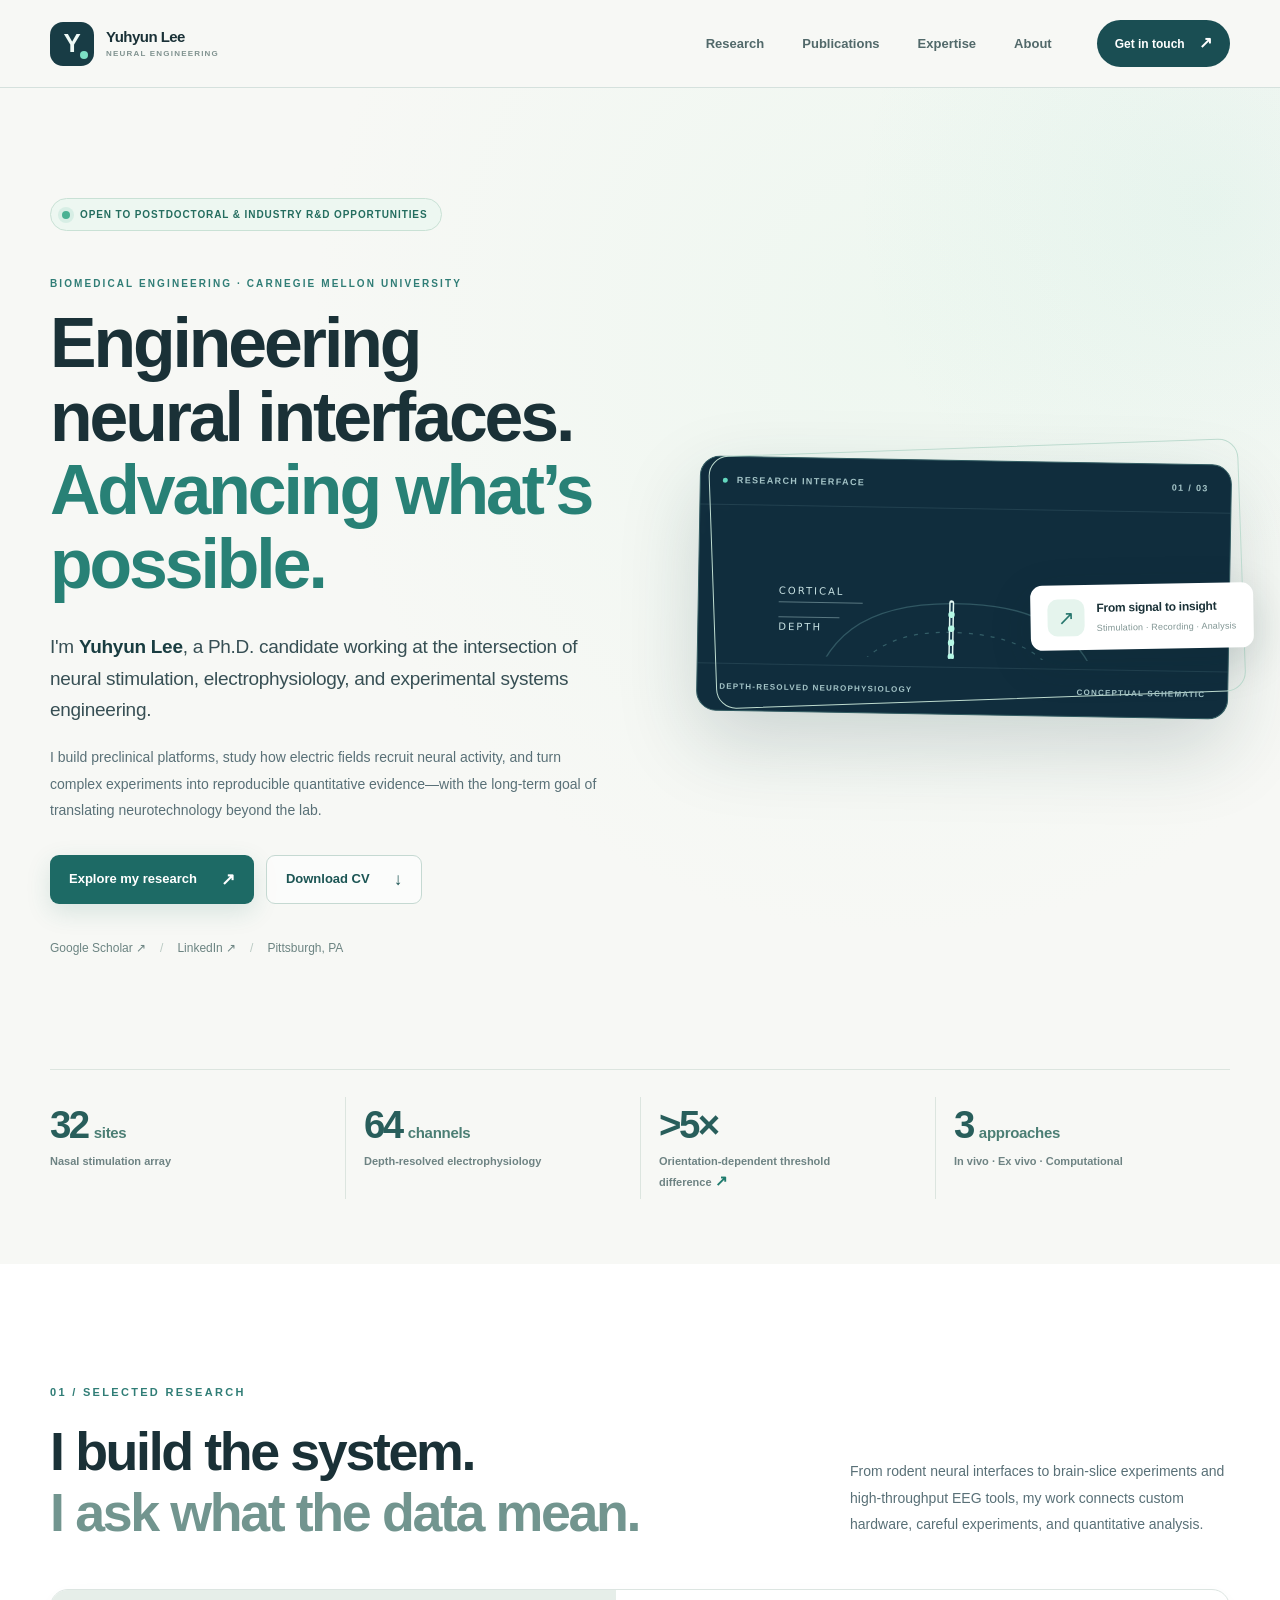
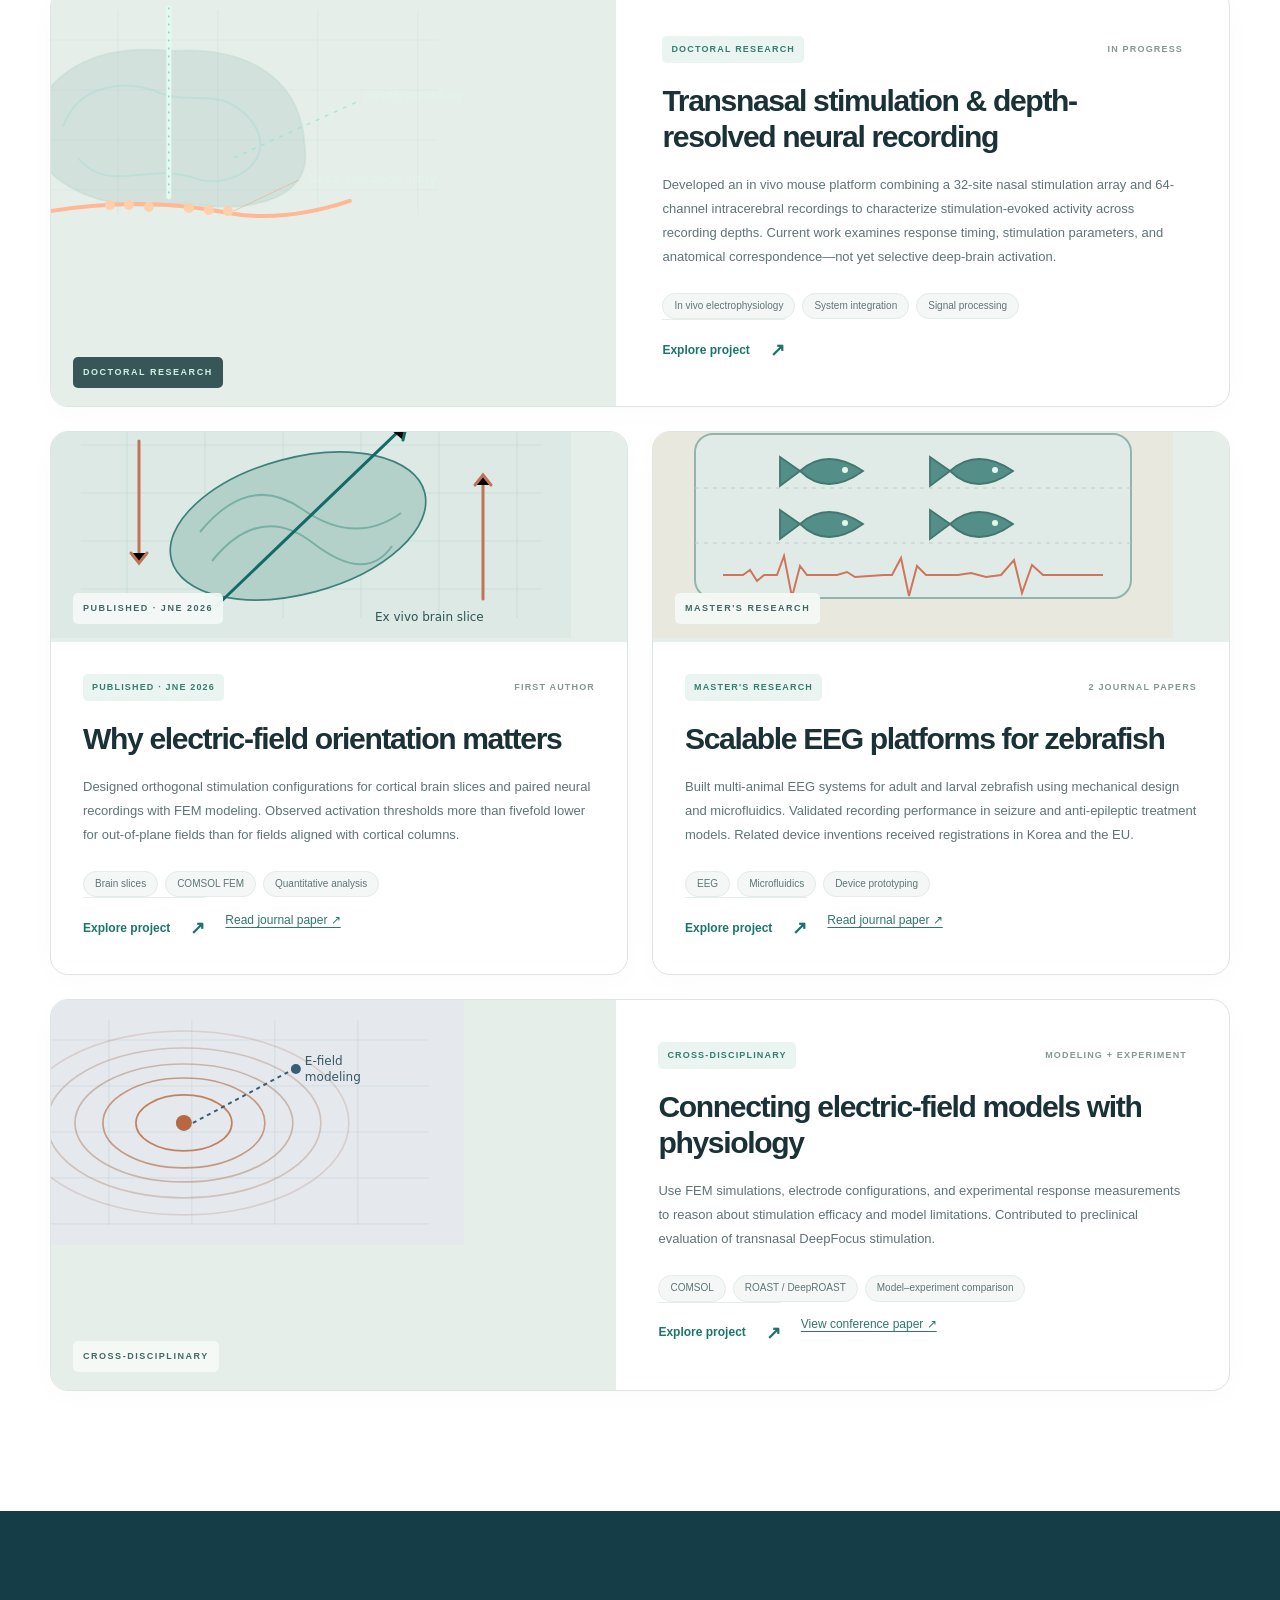
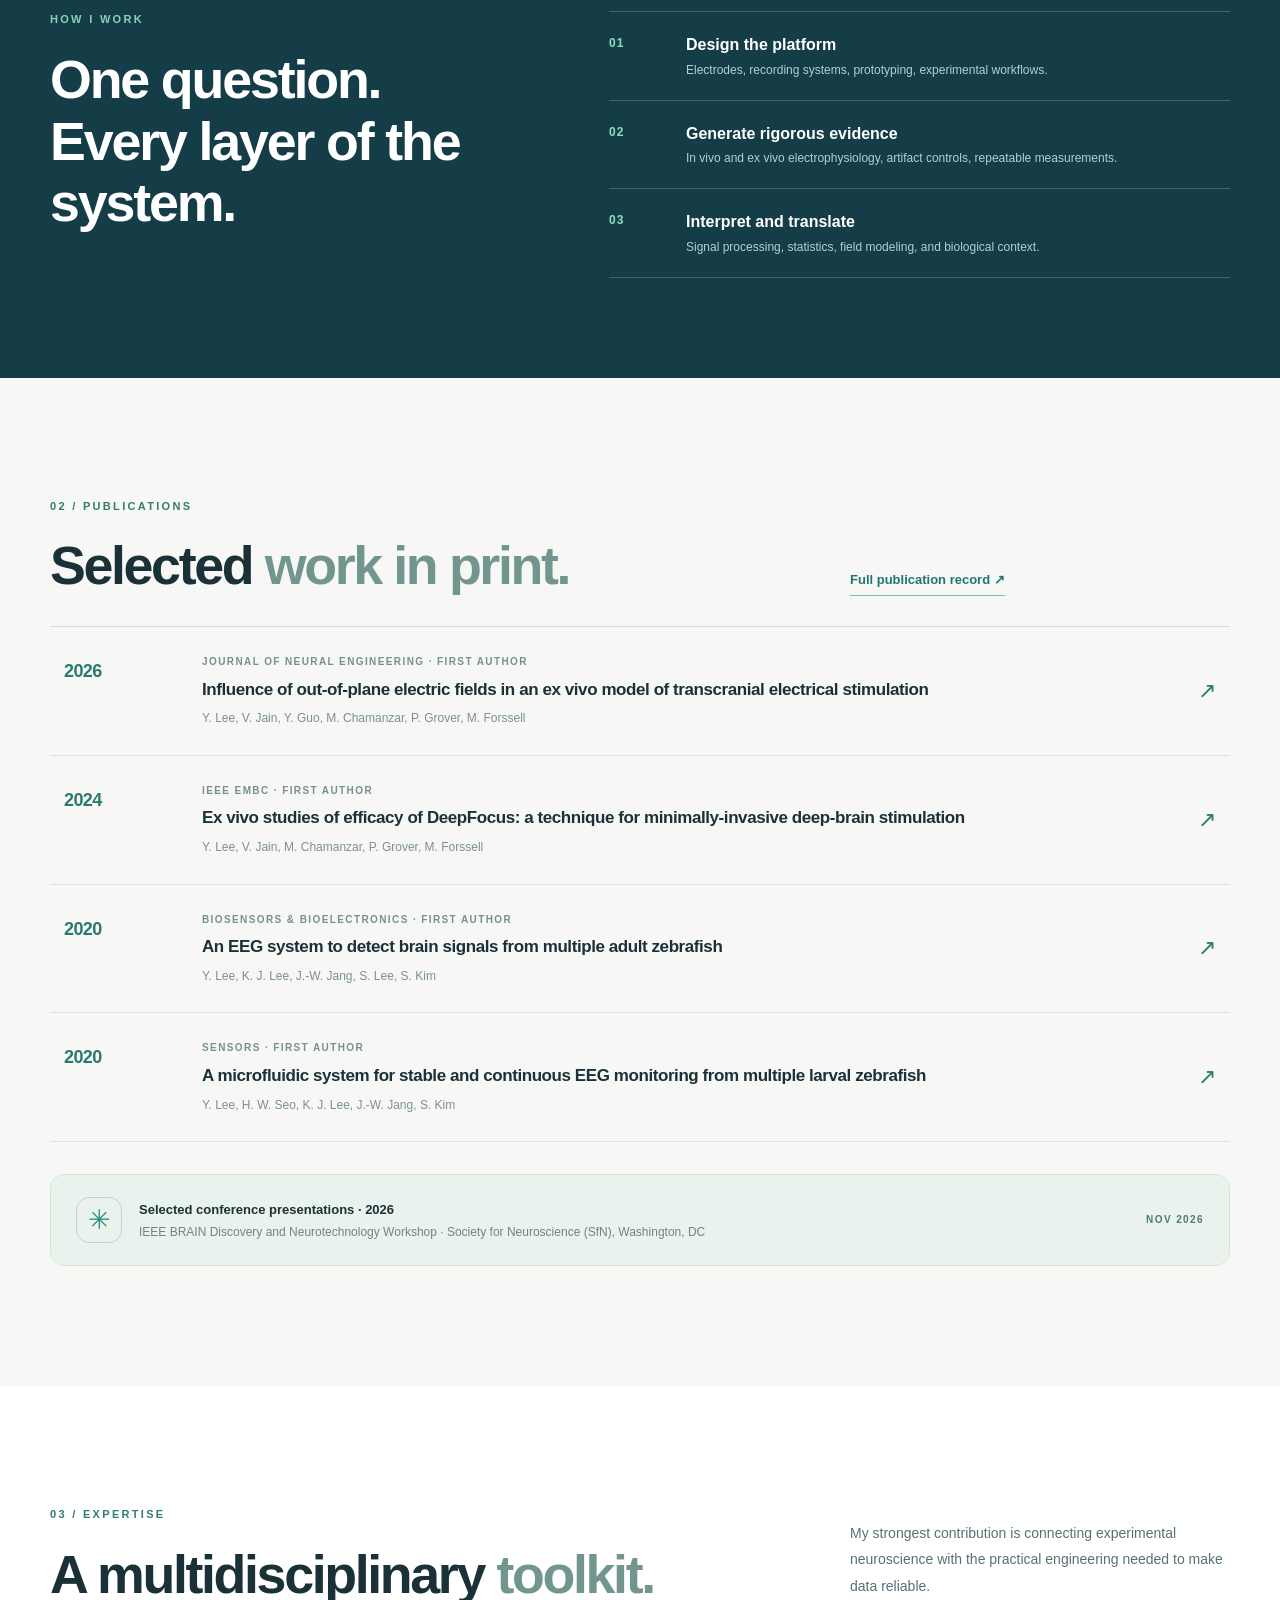
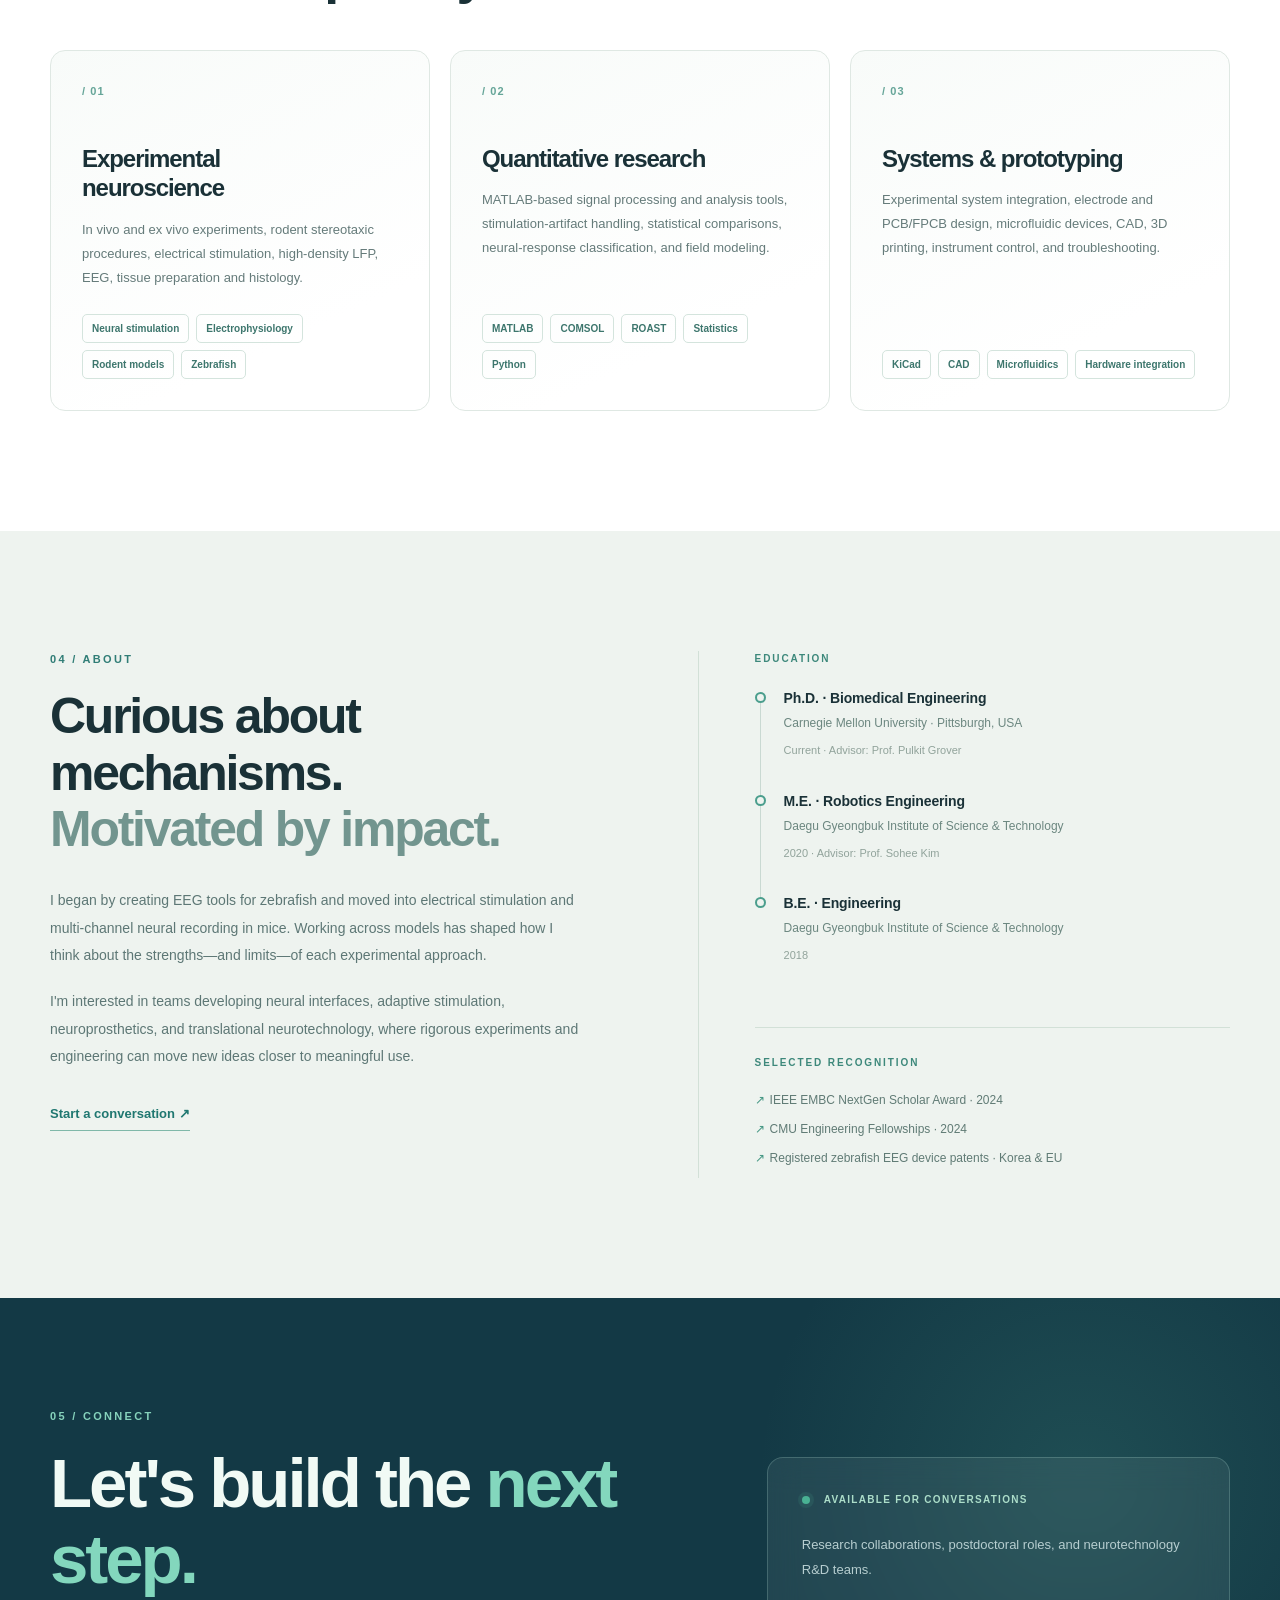
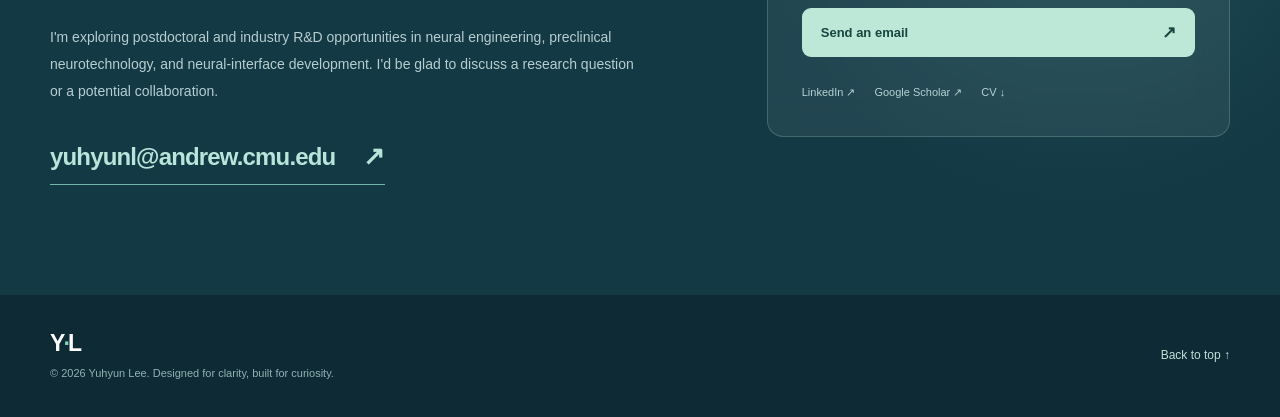
==== index.html @ e154d5df "Add files via upload" ====
<!DOCTYPE html>

<html lang="en">
<head>
<meta charset="utf-8"/>
<meta content="width=device-width, initial-scale=1" name="viewport"/>
<meta content="#f7f8f5" name="theme-color"/>
<meta content="Yuhyun Lee is a Biomedical Engineering Ph.D. candidate at Carnegie Mellon University building preclinical neural stimulation and electrophysiology platforms." name="description"/>
<meta content="website" property="og:type"/>
<meta content="Yuhyun Lee | Neural Engineering Researcher" property="og:title"/>
<meta content="Yuhyun Lee is a Biomedical Engineering Ph.D. candidate at Carnegie Mellon University building preclinical neural stimulation and electrophysiology platforms." property="og:description"/>
<meta content="assets/social-preview.svg" property="og:image"/>
<title>Yuhyun Lee | Neural Engineering Researcher</title>
<link href="assets/favicon.svg" rel="icon" type="image/svg+xml"/>
<link href="styles.css" rel="stylesheet"/>
<script type="application/ld+json">{"@context": "https://schema.org", "@type": "Person", "name": "Yuhyun Lee", "jobTitle": "Biomedical Engineering Ph.D. Candidate", "affiliation": {"@type": "Organization", "name": "Carnegie Mellon University"}, "email": "mailto:yuhyunl@andrew.cmu.edu", "sameAs": ["https://scholar.google.com/citations?user=YUVFgyQAAAAJ&hl=en", "https://www.linkedin.com/in/yuhyun-lee-01a385142/"], "knowsAbout": ["neural engineering", "electrophysiology", "neural stimulation"]}</script>
</head>
<body>
<a class="skip-link" href="#main">Skip to content</a>
<div class="site-shell">
<header class="site-header" id="top">
<div class="container header-inner">
<a aria-label="Yuhyun Lee — home" class="brand" href="#top">
<span aria-hidden="true" class="brand-mark"><span>Y</span><span class="brand-dot"></span></span>
<span class="brand-name">Yuhyun Lee<span class="brand-sub">NEURAL ENGINEERING</span></span>
</a>
<nav aria-label="Main navigation" class="desktop-nav">
<a href="#research">Research</a>
<a href="#publications">Publications</a>
<a href="#expertise">Expertise</a>
<a href="#about">About</a>
</nav>
<div class="header-actions">
<a class="header-contact" href="mailto:yuhyunl@andrew.cmu.edu">Get in touch <span aria-hidden="true">↗</span></a>
<button aria-controls="mobile-menu" aria-expanded="false" aria-label="Open menu" class="menu-toggle" id="menu-toggle">
<span></span><span></span><span></span>
</button>
</div>
</div>
<nav aria-label="Mobile navigation" class="mobile-menu" hidden="" id="mobile-menu">
<a href="#research">Research</a><a href="#publications">Publications</a><a href="#expertise">Expertise</a><a href="#about">About</a><a href="#contact">Contact</a>
</nav>
</header>
<main id="main">
<section aria-labelledby="hero-title" class="hero section-pad">
<div aria-hidden="true" class="hero-glow"></div>
<div class="container hero-grid">
<div class="hero-copy">
<div class="status-line"><span class="status-dot"></span> OPEN TO POSTDOCTORAL &AMP; INDUSTRY R&AMP;D OPPORTUNITIES</div>
<p class="eyebrow hero-eyebrow">BIOMEDICAL ENGINEERING · CARNEGIE MELLON UNIVERSITY</p>
<h1 id="hero-title">Engineering neural interfaces.<br><em>Advancing what’s possible.</em></h1>
<p class="hero-lead">I'm <strong>Yuhyun Lee</strong>, a Ph.D. candidate working at the intersection of neural stimulation, electrophysiology, and experimental systems engineering.</p>
<p class="hero-body">I build preclinical platforms, study how electric fields recruit neural activity, and turn complex experiments into reproducible quantitative evidence—with the long-term goal of translating neurotechnology beyond the lab.</p>
<div class="hero-buttons">
<a class="btn btn-primary" href="#research">Explore my research <span aria-hidden="true">↗</span></a>
<a class="btn btn-outline" download="" href="assets/Yuhyun_Lee_CV.pdf">Download CV <span aria-hidden="true">↓</span></a>
</div>
<div class="hero-links"><a href="https://scholar.google.com/citations?user=YUVFgyQAAAAJ&amp;hl=en" target="_blank" rel="noopener noreferrer">Google Scholar ↗</a><span class="hero-separator">/</span><a href="https://www.linkedin.com/in/yuhyun-lee-01a385142/" target="_blank" rel="noopener noreferrer">LinkedIn ↗</a><span class="hero-separator">/</span><span>Pittsburgh, PA</span></div>
</div>
<div aria-label="Conceptual illustration of a depth recording probe and neural signals" class="hero-visual"><div class="visual-topbar"><span><span class="tiny-dot"></span> RESEARCH INTERFACE</span><span>01 / 03</span></div>
        <img class="hero-diagram" src="assets/illustrations/hero.svg" alt="Conceptual neural recording schematic, not experimental data" loading="lazy" decoding="async">
        <div class="visual-bottombar"><span>DEPTH-RESOLVED NEUROPHYSIOLOGY</span><span>CONCEPTUAL SCHEMATIC</span></div>
        <div class="floating-note"><span class="floating-icon">↗</span><div><strong>From signal to insight</strong><small>Stimulation · Recording · Analysis</small></div></div></div>
</div>
<div aria-label="Research at a glance" class="container hero-facts">
<div class="fact"><strong>32<span>sites</span></strong><span>Nasal stimulation array</span></div>
<div class="fact"><strong>64<span>channels</span></strong><span>Depth-resolved electrophysiology</span></div>
<div class="fact"><strong>&gt;5×</strong><span>Orientation-dependent threshold difference <a aria-label="Source paper" href="https://doi.org/10.1088/1741-2552/aeb04a" rel="noopener noreferrer" target="_blank">↗</a></span></div>
<div class="fact"><strong>3<span>approaches</span></strong><span>In vivo · Ex vivo · Computational</span></div>
</div>
</section>
<section aria-labelledby="research-title" class="section-pad research-section" id="research">
<div class="container">
<div class="section-heading"><div><p class="eyebrow">01 / SELECTED RESEARCH</p><h2 id="research-title">I build the system.<br/><span>I ask what the data mean.</span></h2></div><p class="heading-aside">From rodent neural interfaces to brain-slice experiments and high-throughput EEG tools, my work connects custom hardware, careful experiments, and quantitative analysis.</p></div>
<div class="project-grid"><article class="project-card featured-project">
            <div class="project-art art-nasal"><img class="art-fallback" src="assets/illustrations/nasal.svg" alt="Transnasal stimulation &amp; depth-resolved neural recording conceptual illustration" loading="lazy" decoding="async"><span class="project-art-index">DOCTORAL RESEARCH</span></div>
            <div class="project-content"><div class="project-meta"><span class="tag">DOCTORAL RESEARCH</span><span>IN PROGRESS</span></div>
                <h3>Transnasal stimulation &amp; depth-resolved neural recording</h3><p>Developed an in vivo mouse platform combining a 32-site nasal stimulation array and 64-channel intracerebral recordings to characterize stimulation-evoked activity across recording depths. Current work examines response timing, stimulation parameters, and anatomical correspondence—not yet selective deep-brain activation.</p>
                <div class="chip-row"><span>In vivo electrophysiology</span><span>System integration</span><span>Signal processing</span></div>
                <div class="project-actions"><a class="project-link" href="projects/transnasal-neural-recording/">Explore project <span aria-hidden="true">↗</span></a></div>
            </div></article>
<article class="project-card">
            <div class="project-art art-slice"><img class="art-fallback" src="assets/illustrations/slice.svg" alt="Why electric-field orientation matters conceptual illustration" loading="lazy" decoding="async"><span class="project-art-index">PUBLISHED · JNE 2026</span></div>
            <div class="project-content"><div class="project-meta"><span class="tag">PUBLISHED · JNE 2026</span><span>FIRST AUTHOR</span></div>
                <h3>Why electric-field orientation matters</h3><p>Designed orthogonal stimulation configurations for cortical brain slices and paired neural recordings with FEM modeling. Observed activation thresholds more than fivefold lower for out-of-plane fields than for fields aligned with cortical columns.</p>
                <div class="chip-row"><span>Brain slices</span><span>COMSOL FEM</span><span>Quantitative analysis</span></div>
                <div class="project-actions"><a class="project-link" href="projects/electric-field-orientation/">Explore project <span aria-hidden="true">↗</span></a><a class="paper-link" href="https://doi.org/10.1088/1741-2552/aeb04a" target="_blank" rel="noopener noreferrer">Read journal paper ↗</a></div>
            </div></article>
<article class="project-card">
            <div class="project-art art-fish"><img class="art-fallback" src="assets/illustrations/fish.svg" alt="Scalable EEG platforms for zebrafish conceptual illustration" loading="lazy" decoding="async"><span class="project-art-index">MASTER&#x27;S RESEARCH</span></div>
            <div class="project-content"><div class="project-meta"><span class="tag">MASTER&#x27;S RESEARCH</span><span>2 JOURNAL PAPERS</span></div>
                <h3>Scalable EEG platforms for zebrafish</h3><p>Built multi-animal EEG systems for adult and larval zebrafish using mechanical design and microfluidics. Validated recording performance in seizure and anti-epileptic treatment models. Related device inventions received registrations in Korea and the EU.</p>
                <div class="chip-row"><span>EEG</span><span>Microfluidics</span><span>Device prototyping</span></div>
                <div class="project-actions"><a class="project-link" href="projects/zebrafish-eeg-platforms/">Explore project <span aria-hidden="true">↗</span></a><a class="paper-link" href="https://doi.org/10.1016/j.bios.2020.112315" target="_blank" rel="noopener noreferrer">Read journal paper ↗</a></div>
            </div></article>
<article class="project-card">
            <div class="project-art art-model"><img class="art-fallback" src="assets/illustrations/model.svg" alt="Connecting electric-field models with physiology conceptual illustration" loading="lazy" decoding="async"><span class="project-art-index">CROSS-DISCIPLINARY</span></div>
            <div class="project-content"><div class="project-meta"><span class="tag">CROSS-DISCIPLINARY</span><span>MODELING + EXPERIMENT</span></div>
                <h3>Connecting electric-field models with physiology</h3><p>Use FEM simulations, electrode configurations, and experimental response measurements to reason about stimulation efficacy and model limitations. Contributed to preclinical evaluation of transnasal DeepFocus stimulation.</p>
                <div class="chip-row"><span>COMSOL</span><span>ROAST / DeepROAST</span><span>Model–experiment comparison</span></div>
                <div class="project-actions"><a class="project-link" href="projects/electrical-field-modeling/">Explore project <span aria-hidden="true">↗</span></a><a class="paper-link" href="https://doi.org/10.1109/EMBC53108.2024.10781751" target="_blank" rel="noopener noreferrer">View conference paper ↗</a></div>
            </div></article></div>
</div>
</section>
<section aria-labelledby="approach-title" class="impact-section"><div class="container impact-grid"><div><p class="eyebrow eyebrow-light">HOW I WORK</p><h2 id="approach-title">One question.<br/>Every layer of the system.</h2></div><div class="impact-steps"><div><span>01</span><p><strong>Design the platform</strong> <small>Electrodes, recording systems, prototyping, experimental workflows.</small></p></div><div><span>02</span><p><strong>Generate rigorous evidence</strong> <small>In vivo and ex vivo electrophysiology, artifact controls, repeatable measurements.</small></p></div><div><span>03</span><p><strong>Interpret and translate</strong> <small>Signal processing, statistics, field modeling, and biological context.</small></p></div></div></div></section>
<section aria-labelledby="publications-title" class="section-pad publications-section" id="publications"><div class="container"><div class="section-heading pub-heading"><div><p class="eyebrow">02 / PUBLICATIONS</p><h2 id="publications-title">Selected <span>work in print.</span></h2></div><a class="text-arrow" href="https://scholar.google.com/citations?user=YUVFgyQAAAAJ&amp;hl=en" rel="noopener noreferrer" target="_blank">Full publication record ↗</a></div><div class="pub-list"><a class="pub-row" href="https://doi.org/10.1088/1741-2552/aeb04a" target="_blank" rel="noopener noreferrer"><span class="pub-year">2026</span>
        <span class="pub-details"><span class="pub-type">JOURNAL OF NEURAL ENGINEERING · FIRST AUTHOR</span><strong>Influence of out-of-plane electric fields in an ex vivo model of transcranial electrical stimulation</strong><small>Y. Lee, V. Jain, Y. Guo, M. Chamanzar, P. Grover, M. Forssell</small></span>
        <span class="pub-arrow" aria-hidden="true">↗</span></a>
<a class="pub-row" href="https://doi.org/10.1109/EMBC53108.2024.10781751" target="_blank" rel="noopener noreferrer"><span class="pub-year">2024</span>
        <span class="pub-details"><span class="pub-type">IEEE EMBC · FIRST AUTHOR</span><strong>Ex vivo studies of efficacy of DeepFocus: a technique for minimally-invasive deep-brain stimulation</strong><small>Y. Lee, V. Jain, M. Chamanzar, P. Grover, M. Forssell</small></span>
        <span class="pub-arrow" aria-hidden="true">↗</span></a>
<a class="pub-row" href="https://doi.org/10.1016/j.bios.2020.112315" target="_blank" rel="noopener noreferrer"><span class="pub-year">2020</span>
        <span class="pub-details"><span class="pub-type">BIOSENSORS &amp; BIOELECTRONICS · FIRST AUTHOR</span><strong>An EEG system to detect brain signals from multiple adult zebrafish</strong><small>Y. Lee, K. J. Lee, J.-W. Jang, S. Lee, S. Kim</small></span>
        <span class="pub-arrow" aria-hidden="true">↗</span></a>
<a class="pub-row" href="https://doi.org/10.3390/s20205903" target="_blank" rel="noopener noreferrer"><span class="pub-year">2020</span>
        <span class="pub-details"><span class="pub-type">SENSORS · FIRST AUTHOR</span><strong>A microfluidic system for stable and continuous EEG monitoring from multiple larval zebrafish</strong><small>Y. Lee, H. W. Seo, K. J. Lee, J.-W. Jang, S. Kim</small></span>
        <span class="pub-arrow" aria-hidden="true">↗</span></a></div><div class="conference-note"><div aria-hidden="true" class="conference-icon">✳</div><div><strong id="conference-label">Selected conference presentations · 2026</strong><p>IEEE BRAIN Discovery and Neurotechnology Workshop · Society for Neuroscience (SfN), Washington, DC</p></div><span class="conference-date">NOV 2026</span></div></div></section>
<section aria-labelledby="expertise-title" class="section-pad expertise-section" id="expertise"><div class="container"><div class="section-heading"><div><p class="eyebrow">03 / EXPERTISE</p><h2 id="expertise-title">A multidisciplinary <span>toolkit.</span></h2></div><p class="heading-aside">My strongest contribution is connecting experimental neuroscience with the practical engineering needed to make data reliable.</p></div><div class="expertise-grid"><div class="expertise-card"><div class="expertise-no">/ 01</div>
    <h3>Experimental neuroscience</h3><p>In vivo and ex vivo experiments, rodent stereotaxic procedures, electrical stimulation, high-density LFP, EEG, tissue preparation and histology.</p>
    <div class="skill-tags"><span>Neural stimulation</span><span>Electrophysiology</span><span>Rodent models</span><span>Zebrafish</span></div></div>
<div class="expertise-card"><div class="expertise-no">/ 02</div>
    <h3>Quantitative research</h3><p>MATLAB-based signal processing and analysis tools, stimulation-artifact handling, statistical comparisons, neural-response classification, and field modeling.</p>
    <div class="skill-tags"><span>MATLAB</span><span>COMSOL</span><span>ROAST</span><span>Statistics</span><span>Python</span></div></div>
<div class="expertise-card"><div class="expertise-no">/ 03</div>
    <h3>Systems &amp; prototyping</h3><p>Experimental system integration, electrode and PCB/FPCB design, microfluidic devices, CAD, 3D printing, instrument control, and troubleshooting.</p>
    <div class="skill-tags"><span>KiCad</span><span>CAD</span><span>Microfluidics</span><span>Hardware integration</span></div></div></div></div></section>
<section aria-labelledby="about-title" class="section-pad about-section" id="about"><div class="container about-grid"><div class="about-intro"><p class="eyebrow">04 / ABOUT</p><h2 id="about-title">Curious about mechanisms.<br><span>Motivated by impact.</span></h2><p>I began by creating EEG tools for zebrafish and moved into electrical stimulation and multi-channel neural recording in mice. Working across models has shaped how I think about the strengths—and limits—of each experimental approach.</p><p>I&#x27;m interested in teams developing neural interfaces, adaptive stimulation, neuroprosthetics, and translational neurotechnology, where rigorous experiments and engineering can move new ideas closer to meaningful use.</p><a class="text-arrow" href="mailto:yuhyunl@andrew.cmu.edu?subject=Research%20or%20career%20opportunity">Start a conversation ↗</a></div><div class="about-side"><div class="timeline"><p class="mini-label">EDUCATION</p>
<div class="timeline-row"><span class="timeline-point"></span><div><strong>Ph.D. · Biomedical Engineering</strong><p>Carnegie Mellon University · Pittsburgh, USA</p><small>Current · Advisor: Prof. Pulkit Grover</small></div></div>
<div class="timeline-row"><span class="timeline-point"></span><div><strong>M.E. · Robotics Engineering</strong><p>Daegu Gyeongbuk Institute of Science &amp; Technology</p><small>2020 · Advisor: Prof. Sohee Kim</small></div></div>
<div class="timeline-row"><span class="timeline-point"></span><div><strong>B.E. · Engineering</strong><p>Daegu Gyeongbuk Institute of Science &amp; Technology</p><small>2018</small></div></div></div><div class="award-block"><p class="mini-label">SELECTED RECOGNITION</p>
<p>IEEE EMBC NextGen Scholar Award · 2024</p>
<p>CMU Engineering Fellowships · 2024</p>
<p>Registered zebrafish EEG device patents · Korea &amp; EU</p></div></div></div></section>
<section aria-labelledby="contact-title" class="contact-section" id="contact"><div class="container contact-grid"><div><p class="eyebrow eyebrow-light">05 / CONNECT</p><h2 id="contact-title">Let&#x27;s build the <em>next step.</em></h2><p>I&#x27;m exploring postdoctoral and industry R&amp;D opportunities in neural engineering, preclinical neurotechnology, and neural-interface development. I&#x27;d be glad to discuss a research question or a potential collaboration.</p><a class="contact-email" href="mailto:yuhyunl@andrew.cmu.edu">yuhyunl@andrew.cmu.edu <span aria-hidden="true">↗</span></a></div><div class="contact-card"><div class="contact-card-head"><span class="status-dot"></span> AVAILABLE FOR CONVERSATIONS</div><p>Research collaborations, postdoctoral roles, and neurotechnology R&amp;D teams.</p><a class="btn btn-contact" href="mailto:yuhyunl@andrew.cmu.edu?subject=Opportunity%20to%20connect">Send an email <span>↗</span></a><div class="contact-social"><a href="https://www.linkedin.com/in/yuhyun-lee-01a385142/" rel="noopener noreferrer" target="_blank">LinkedIn ↗</a><a href="https://scholar.google.com/citations?user=YUVFgyQAAAAJ&amp;hl=en" rel="noopener noreferrer" target="_blank">Google Scholar ↗</a><a download="" href="assets/Yuhyun_Lee_CV.pdf">CV ↓</a></div></div></div></section>
</main>
<footer class="site-footer"><div class="container footer-inner"><div><span class="footer-symbol">Y<span>·</span>L</span><p>© <span id="copyright-year">2026</span> Yuhyun Lee. Designed for clarity, built for curiosity.</p></div><a href="#top">Back to top ↑</a></div></footer>
</div>
<script defer="" src="script.js"></script>
</body>
</html>
---- styles.css ----
:root {
  --ink: #1a3137;
  --muted: #597077;
  --muted-2: #7c9193;
  --paper: #f7f8f5;
  --white: #ffffff;
  --warm: #f0f3ef;
  --line: #dce5e1;
  --teal: #176f6b;
  --teal-dark: #123f47;
  --mint: #b8eee0;
  --light-mint: #e6f5ef;
  --accent: #df8d6c;
  --radius: 18px;
  --shadow: 0 20px 65px rgba(32, 67, 68, .065);
}
* { box-sizing: border-box; }
html { scroll-behavior: smooth; scroll-padding-top: 96px; }
body { margin: 0; background: var(--paper); color: var(--ink); font-family: Inter, 'Avenir Next', 'Helvetica Neue', Arial, sans-serif; font-size: 16px; line-height: 1.65; -webkit-font-smoothing: antialiased; }
body.menu-open { overflow: hidden; }
::selection { background: #b5e7da; color: #193b3d; }
a { color: inherit; text-decoration: none; }
button { font: inherit; }
button, a { -webkit-tap-highlight-color: transparent; }
button:focus-visible, a:focus-visible { outline: 3px solid #df9f80; outline-offset: 4px; }
svg { display: block; max-width: 100%; }
.container { width: min(1180px, calc(100% - 84px)); margin: 0 auto; }
.section-pad { padding: 120px 0; }
.skip-link { position: absolute; transform: translateY(-200%); left: 20px; top: 16px; background: white; z-index: 1000; padding: 10px 18px; border: 2px solid var(--teal); }
.skip-link:focus { transform: translateY(0); }
.eyebrow { margin: 0 0 21px; color: #307d76; font-size: 11px; letter-spacing: .21em; font-weight: 800; line-height: 1.5; }
h1,h2,h3,p { margin-top: 0; }
h1,h2,h3 { letter-spacing: -.044em; }
h2 { font-size: clamp(36px, 4.2vw, 57px); line-height: 1.13; margin: 0; font-weight: 700; }
h2 span { color: #72958f; }
.site-header { height: 88px; position: sticky; top: 0; z-index: 40; background: rgba(247, 248, 245, .92); backdrop-filter: blur(18px); -webkit-backdrop-filter: blur(18px); border-bottom: 1px solid rgba(187, 208, 202, .55); }
.header-inner { height: 100%; display: flex; align-items: center; justify-content: space-between; gap: 25px; }
.brand { display: inline-flex; align-items: center; gap: 12px; flex-shrink: 0; }
.brand-mark { display: flex; align-items: center; justify-content: center; position: relative; width: 44px; height: 44px; border-radius: 13px; background: #183c45; color: #effaf6; font-size: 26px; font-weight: 800; letter-spacing: -.09em; }
.brand-mark span:first-child { transform: translateX(-1px); }
.brand-dot { position: absolute; width: 8px; height: 8px; border-radius: 100%; right: 6px; bottom: 7px; background: #7ce0c5; }
.brand-name { font-weight: 800; letter-spacing: -.035em; line-height: 1.24; font-size: 15px; }
.brand-sub { display: block; color: #819390; font-size: 8px; font-weight: 800; letter-spacing: .15em; padding-top: 3px; }
.desktop-nav { display: flex; align-items: center; gap: clamp(20px, 3vw, 38px); margin-left: auto; }
.desktop-nav a { color: #52696a; font-size: 13px; font-weight: 650; transition: color .2s; position: relative; }
.desktop-nav a:hover, .desktop-nav a.active { color: var(--teal); }
.desktop-nav a.active::after { content: ''; width: 4px; height: 4px; background: var(--teal); border-radius: 100%; position: absolute; bottom: -9px; left: calc(50% - 2px); }
.header-actions { display: flex; align-items: center; }
.header-contact { padding: 10px 18px; margin-left: 20px; border-radius: 30px; background: #1a4e53; color: #fff; font-size: 12px; font-weight: 750; white-space: nowrap; transition: background .2s, transform .2s; }
.header-contact:hover { background: #247970; transform: translateY(-2px); }
.header-contact span { padding-left: 11px; font-size: 16px; }
.menu-toggle { display: none; }
.mobile-menu[hidden] { display: none !important; }
/* HERO */
.hero { position: relative; overflow: hidden; padding-top: 110px; padding-bottom: 65px; background: radial-gradient(ellipse at 70% 20%, #eef7f0, transparent 46%), var(--paper); }
.hero-glow { position: absolute; top: -260px; left: 65%; width: 750px; height: 750px; border-radius: 50%; background: radial-gradient(circle, rgba(122, 213, 188, .10) 0%, rgba(122,213,188,0) 66%); pointer-events:none; }
.hero-grid { display: grid; grid-template-columns: minmax(0, 1.04fr) minmax(0, .96fr); gap: clamp(35px, 5.6vw, 85px); align-items: center; position:relative; }
.hero-copy { padding-bottom: 18px; position: relative; z-index: 2; }
.status-line { display: inline-flex; align-items: center; gap: 10px; border: 1px solid #c9e1d5; border-radius: 999px; background: #edf7f1; color: #246d5f; padding: 9px 14px 9px 11px; letter-spacing: .09em; font-size: 10px; font-weight: 800; margin-bottom: 45px; line-height: 1.3; }
.status-dot { position: relative; flex: 0 0 auto; display: inline-block; width: 8px; height: 8px; border-radius: 100%; background: #49b193; box-shadow: 0 0 0 4px rgba(73, 177, 147, .13); }
.hero-eyebrow { margin-bottom: 16px; font-size: 10px; }
h1 { font-size: clamp(45px, 5.45vw, 75px); line-height: 1.055; max-width: 780px; margin: 0 0 30px; font-weight: 730; }
h1 em { font-style: normal; color: #288176; }
.hero-lead { max-width: 586px; color: #374f54; font-size: clamp(17px, 1.6vw, 19px); line-height: 1.65; margin: 0 0 19px; letter-spacing: -.015em; }
.hero-lead strong { color: #193d41; font-weight: 750; }
.hero-body { font-size: 14px; line-height: 1.88; color: var(--muted); margin: 0 0 32px; max-width: 565px; }
.hero-buttons { display: flex; flex-wrap: wrap; gap: 12px; }
.btn { display: inline-flex; justify-content: space-between; align-items: center; min-height: 49px; border-radius: 9px; font-size: 13px; font-weight: 750; padding: 13px 19px; line-height: 1.3; transition: all .2s; gap: 24px; }
.btn span { font-size: 17px; line-height: 1; }
.btn-primary { color: white; background: #1d6a65; box-shadow: 0 8px 24px rgba(31, 111, 102, .15); }
.btn-primary:hover { transform: translateY(-2px); background: #12514d; box-shadow: 0 12px 27px rgba(31,111,102,.18); }
.btn-outline { color: #1c5554; border: 1px solid #c5d9d2; background: rgba(255,255,255,.6); }
.btn-outline:hover { background: #ecf9f3; border-color: #78b9a8; }
.hero-links { display:flex; align-items:center; flex-wrap:wrap; gap: 14px; margin-top: 35px; color: #6c8482; font-size: 12px; }
.hero-links a { transition:color .2s; }
.hero-links a:hover { color: #167c69; }
.hero-separator { color: #bacac3; }
.hero-visual { position: relative; min-width: 0; border: 1px solid #315b61; border-radius: 20px; background: #102d3d; box-shadow: 0 30px 80px rgba(20, 54, 60, .18); transform: rotate(1deg); isolation: isolate; }
.hero-visual::before { content: ''; position:absolute; inset: -14px -13px 14px 13px; z-index: -1; border: 1px solid #bddbcf; border-radius: 20px; transform: rotate(-3deg); }
.visual-topbar,.visual-bottombar { display:flex; justify-content:space-between; align-items:center; padding: 18px 22px; color: #a5c5c8; font-size: 9px; letter-spacing: .15em; font-weight: 700; line-height: 1.2; gap: 15px; }
.visual-topbar { border-bottom: 1px solid rgba(145,182,188,.14); }
.visual-topbar>span:first-child { display:flex; align-items:center; gap:9px; }
.tiny-dot { display:inline-block; background:#63d7be; width:5px; height:5px; border-radius:50%; }
.hero-diagram { width: 100%; height:auto; }
.visual-bottombar { border-top: 1px solid rgba(145,182,188,.14); font-size:8px; }
.floating-note { position: absolute; right: -25px; bottom: 68px; display: flex; gap: 12px; align-items:center; padding: 14px 17px; border-radius: 12px; background: #fff; box-shadow: 0 13px 43px rgba(15, 45, 45, .16); transform: rotate(-2deg); }
.floating-icon { display:grid; place-items:center; background:#e5f4ed; color:#27766d; width:37px; height:37px; border-radius:10px; font-size:20px; }
.floating-note strong { display:block; font-size:12px; letter-spacing:-.02em; }
.floating-note small { display:block; color:#809593; font-size:9px; padding-top:2px; letter-spacing:.02em; }
.hero-facts { display: grid; grid-template-columns: repeat(4,1fr); margin-top: 92px; padding-top: 27px; border-top: 1px solid #dce5df; }
.fact { padding: 7px 18px; border-left:1px solid #dce5df; }
.fact:first-child { border-left:0; padding-left:0; }
.fact strong { display:block; font-size: clamp(29px, 3vw, 43px); line-height: 1.07; letter-spacing: -.065em; margin-bottom: 9px; font-weight: 760; color: #285e5b; }
.fact strong span { font-size: 15px; letter-spacing: -.02em; padding-left: 6px; color:#4b7e74; font-weight:650; }
.fact > span { font-size: 11px; color:#6e8383; font-weight: 650; display: block; line-height:1.45; max-width: 195px; }
.fact a { color:#207c6e; font-size:15px; }
/* SECTION HEADINGS */
.section-heading { display:grid; grid-template-columns: minmax(0, 1fr) minmax(245px, 380px); justify-content:space-between; gap:40px; align-items:end; margin-bottom:46px; }
.heading-aside { color:var(--muted); line-height:1.9; font-size:14px; margin:0 0 5px; }
/* PROJECTS */
.research-section { background: #fff; }
.project-grid { display:grid; grid-template-columns:repeat(2,minmax(0,1fr)); gap: 24px; }
.project-card { min-width:0; border:1px solid var(--line); background:#fff; border-radius:18px; overflow:hidden; box-shadow: 0 6px 28px rgba(24,64,57,.018); display:flex; flex-direction:column; transition:box-shadow .25s, transform .25s; }
.project-card:hover { box-shadow: var(--shadow); transform:translateY(-4px); }
.featured-project { grid-column: 1 / -1; flex-direction:row; align-items:stretch; }
.project-art { position:relative; overflow:hidden; background:#e6eee9; min-height: 210px; }
.project-art svg { display:block; width:100%; height:100%; object-fit:cover; }
.featured-project .project-art { width: 48%; min-height:385px; }
/* Let the fourth project complete the two-column grid rather than leaving an empty cell. */
.project-card:last-child { grid-column: 1 / -1; flex-direction: row; }
.project-card:last-child .project-art { width:48%; min-height:345px; }
.project-card:last-child .project-content { padding:42px; }
.project-art-index { position:absolute; left:22px; bottom:18px; background:rgba(246,250,248,.9); backdrop-filter:blur(8px); padding:8px 10px; color:#426866; font-size:9px; font-weight:800; letter-spacing:.17em; border-radius:5px; }
.art-nasal .project-art-index { background:rgba(11,48,52,.8); color:#d1eee3; }
.project-content { padding: 32px 32px 30px; display:flex; flex-direction:column; flex:1; }
.featured-project .project-content { padding:46px 46px 40px; }
.project-meta { display:flex; align-items:center; justify-content:space-between; gap:9px; flex-wrap:wrap; font-size:9px; color:#869894; letter-spacing:.13em; font-weight:800; line-height:1.4; margin-bottom:20px; }
.tag { display:inline-flex; background:#eaf4f0; border-radius:5px; color:#377d71; padding:7px 9px; }
.project-content h3 { font-size: clamp(24px, 2.35vw, 33px); line-height:1.2; margin:0 0 18px; letter-spacing:-.045em; max-width:560px; }
.project-content p { color: #5e7476; font-size: 13px; line-height:1.85; margin: 0 0 24px; max-width:650px; }
.chip-row { display:flex; flex-wrap:wrap; gap:7px; margin-top:auto; }
.chip-row span { color:#5c7776; background:#f4f7f5; border:1px solid #e3ece7; font-size:10px; border-radius:999px; padding:6px 11px; line-height:1.25; }
.project-link { display:inline-flex; align-items:center; justify-content:space-between; gap:20px; margin-top:24px; padding-top:16px; border-top:1px solid #e6eee9; color:#1c756b; font-size:12px; font-weight:800; }
.project-link span { font-size:18px; transition: transform .2s; }
.project-link:hover span { transform:translate(3px,-3px); }
/* METHODOLOGY */
.impact-section { padding:100px 0; background:#143d48; color:white; overflow:hidden; }
.impact-grid { display:grid; grid-template-columns:.85fr 1.15fr; gap: 100px; }
.impact-section h2 { font-size:clamp(36px,4.2vw,54px); line-height:1.15; letter-spacing:-.04em; }
.eyebrow-light { color:#86d3bc; }
.impact-steps { border-top:1px solid rgba(185,225,216,.24); }
.impact-steps>div { display:grid; grid-template-columns:60px 1fr; gap:17px; border-bottom:1px solid rgba(185,225,216,.24); padding:20px 0; }
.impact-steps>div>span { font-size:12px; color:#8fdac5; letter-spacing:.1em; padding-top:2px; font-weight:700; }
.impact-steps p { margin:0; }
.impact-steps strong { font-size:16px; font-weight:740; display:block; margin-bottom:2px; }
.impact-steps small { display:block; color:#b3d0d2; font-size:12px; line-height:1.6; }
/* PUBLICATIONS */
.publications-section { background:#f7f8f5; }
.pub-heading { margin-bottom:30px; }
.text-arrow { display:inline-flex; align-items:center; color:#1f7770; font-size:13px; font-weight:800; padding-bottom:5px; border-bottom:1px solid #80b8a9; transition:gap .2s; width:max-content; }
.text-arrow:hover { color:#0f5753; }
.pub-list { border-top:1px solid #d2e1db; }
.pub-row { display:grid; grid-template-columns:110px minmax(0,1fr) 30px; gap:28px; align-items:center; padding:27px 14px; border-bottom:1px solid #d8e4de; transition:background .2s,padding .2s; }
.pub-row:hover { background:#edf5f0; padding-left:22px; padding-right:20px; }
.pub-year { font-size:18px; color:#2b7a70; font-weight:750; letter-spacing:-.035em; align-self:start; padding-top:3px; }
.pub-details { display:block; }
.pub-type { display:block; margin-bottom:7px; color:#78908b; font-weight:800; font-size:10px; letter-spacing:.14em; }
.pub-details strong { display:block; font-size:17px; font-weight:700; letter-spacing:-.025em; line-height:1.45; margin-bottom:7px; }
.pub-details small { display:block; font-size:12px; color:#7c9091; line-height:1.55; }
.pub-arrow { font-size:22px; justify-self:end; color:#257d70; transition:transform .2s; }
.pub-row:hover .pub-arrow { transform:translate(3px,-3px); }
.conference-note { display:flex; align-items:center; gap:17px; padding:22px 25px; margin-top:32px; background:#eaf2ed; border:1px solid #d3e5d9; border-radius:14px; }
.conference-icon { color:#338f7e; width:46px; height:46px; border:1px solid #b5dace; border-radius:13px; display:grid; place-items:center; font-size:27px; flex:0 0 auto; }
.conference-note strong { display:block; font-size:13px; font-weight:780; }
.conference-note p { font-size:12px; color:#6f8680; margin:3px 0 0; line-height:1.5; }
.conference-date { margin-left:auto; white-space:nowrap; color:#4e7c75; font-weight:800; font-size:10px; letter-spacing:.14em; }
/* EXPERTISE */
.expertise-section { background:#fff; }
.expertise-grid { display:grid; grid-template-columns:repeat(3,minmax(0,1fr)); gap:20px; }
.expertise-card { padding:31px; border:1px solid #dfe8e3; border-radius:15px; background:linear-gradient(155deg,#f8fbf9,white 75%); min-height:350px; display:flex; flex-direction:column; }
.expertise-no { color:#65a598; font-size:11px; font-weight:800; letter-spacing:.1em; margin-bottom:43px; }
.expertise-card h3 { font-size:24px; line-height:1.23; max-width:265px; margin-bottom:15px; }
.expertise-card p { font-size:13px; line-height:1.85; color:#657b7a; margin-bottom:24px; }
.skill-tags { display:flex; flex-wrap:wrap; gap:7px; margin-top:auto; }
.skill-tags span { padding:7px 9px; border:1px solid #d4e4dd; border-radius:5px; font-size:10px; font-weight:650; color:#3d766d; line-height:1.3; }
/* ABOUT */
.about-section { background:#eef3ef; }
.about-grid { display:grid; grid-template-columns: 1fr 1fr; gap:clamp(65px,9vw,140px); }
.about-intro h2 { font-size:clamp(35px,3.9vw,51px); margin-bottom:30px; }
.about-intro p:not(.eyebrow) { font-size:14px; color:#5d7775; line-height:1.95; margin-bottom:19px; }
.about-intro p strong { color:#2e5f59; }
.about-intro .text-arrow { margin-top:14px; }
.about-side { border-left:1px solid #d2e0d7; padding-left:56px; }
.mini-label { margin:0 0 20px; font-size:10px; letter-spacing:.19em; color:#3d887b; font-weight:800; }
.timeline { margin-bottom:32px; }
.timeline-row { position:relative; display:flex; padding-bottom:27px; gap:18px; }
.timeline-row::before { content:''; position:absolute; left:5px; width:1px; top:9px; bottom:-5px; background:#c9d9d2; }
.timeline-row:last-child::before { display:none; }
.timeline-point { flex:0 0 11px; margin-top:5px; height:11px; border:2px solid #4b9e8d; background:#eef3ef; border-radius:50%; z-index:1; }
.timeline-row strong { font-size:14px; display:block; letter-spacing:-.01em; }
.timeline-row p { font-size:12px; margin:4px 0; color:#6c8780; line-height:1.5; }
.timeline-row small { color:#91a39b; font-size:11px; }
.award-block { border-top:1px solid #d2e0d7; padding-top:27px; }
.award-block p:not(.mini-label) { font-size:12px; padding-left:15px; position:relative; color:#607b75; margin-bottom:11px; line-height:1.5; }
.award-block p:not(.mini-label)::before { content:'↗'; position:absolute; left:0; color:#449683; }
/* CONTACT */
.contact-section { padding:110px 0; background:#133945; color:#f1faf5; position:relative; overflow:hidden; }
.contact-section:before { content:''; position:absolute; top:-170px; right:-150px; width:700px; height:700px; background:radial-gradient(circle,rgba(81,165,144,.19) 0,transparent 65%); pointer-events:none; }
.contact-grid { display:grid; grid-template-columns:1.15fr .85fr; gap:90px; align-items:center; position:relative; }
.contact-section h2 { font-size:clamp(43px,5.5vw,69px); line-height:1.1; margin-bottom:27px; }
.contact-section h2 em { font-style:normal; color:#83d7bd; }
.contact-section p:not(.eyebrow) { font-size:14px; line-height:1.9; color:#b7ced0; max-width:590px; margin-bottom:31px; }
.contact-email { display:inline-flex; align-items:center; gap:28px; border-bottom:1px solid #71b7a7; padding-bottom:6px; font-size:clamp(16px,2.4vw,24px); font-weight:660; letter-spacing:-.035em; color:#b8e5da; word-break:break-word; }
.contact-email span { font-size:26px; }
.contact-card { background:rgba(246,255,251,.065); border:1px solid rgba(188,230,219,.22); padding:34px; border-radius:16px; backdrop-filter:blur(15px); }
.contact-card-head { display:flex; gap:14px; align-items:center; font-size:10px; font-weight:800; letter-spacing:.13em; color:#acddc9; }
.contact-card p { font-size:13px !important; margin:25px 0 26px !important; }
.btn-contact { width:100%; background:#bde7d6; color:#174640; }
.btn-contact:hover { background:#d6f5e9; transform:translateY(-2px); }
.contact-social { display:flex; gap:19px; flex-wrap:wrap; margin-top:26px; font-size:11px; color:#b4d3d1; }
.contact-social a:hover { color:#fff; }
.site-footer { padding:35px 0; background:#0d2a35; color:#92b2b2; }
.footer-inner { display:flex; justify-content:space-between; gap:20px; align-items:center; }
.footer-symbol { display:block; font-size:23px; color:#fff; font-weight:800; line-height:1.2; letter-spacing:-.08em; }
.footer-symbol span { color:#7bd8bd; }
.site-footer p { font-size:11px; margin:6px 0 0; }
.site-footer a { color:#c3dfd7; font-size:12px; }
.site-footer a:hover { color:white; }
@media (max-width:1100px) {
  .container { width:min(1180px,calc(100% - 64px)); }
  .hero-grid { gap:38px; }
  h1 { font-size:clamp(43px,5.1vw,65px); }
  .floating-note { right:-12px; }
  .featured-project .project-content { padding:33px; }
  .project-content { padding:27px; }
  .impact-grid { gap:60px; }
  .contact-grid { gap:60px; }
}
@media (max-width:900px) {
  .desktop-nav { gap:19px; }
  .header-contact { margin-left:0; }
  .hero { padding-top:80px; }
  .hero-grid { grid-template-columns:1fr; }
  .hero-copy { max-width:730px; }
  h1 { font-size:clamp(50px,8vw,72px); }
  .hero-visual { width:min(560px,90%); justify-self:center; transform:rotate(.5deg); margin:28px 0 0; }
  .hero-facts { margin-top:70px; }
  .featured-project, .project-card:last-child { flex-direction:column; }
  .project-card:last-child .project-art { width:100%; min-height:280px; max-height:320px; }
  .project-card:last-child .project-content { padding:30px; }
  .featured-project .project-art { width:100%; min-height:300px; max-height:320px; }
  .project-grid { gap:18px; }
  .about-grid { gap:50px; }
  .about-side { padding-left:36px; }
  .expertise-grid { gap:12px; }
  .expertise-card { padding:22px; }
  .contact-grid { gap:38px; }
  .conference-date { display:none; }
}
@media (max-width:780px) {
  .container { width:min(720px,calc(100% - 44px)); }
  .section-pad { padding:85px 0; }
  .site-header { height:74px; }
  .desktop-nav,.header-contact { display:none; }
  .menu-toggle { width:43px; height:43px; border:1px solid #d4e1db; background:#fff; border-radius:10px; display:flex; flex-direction:column; align-items:center; justify-content:center; gap:5px; cursor:pointer; }
  .menu-toggle span { display:block; width:18px; height:2px; background:#245957; border-radius:5px; }
  .mobile-menu { background:var(--paper); position:absolute; top:74px; left:0; width:100%; padding:18px 22px 27px; border-bottom:1px solid #ccded6; box-shadow:0 20px 30px rgba(24,64,60,.08); display:flex; flex-direction:column; }
  .mobile-menu a { padding:13px 4px; border-bottom:1px solid #e0e9e3; font-size:15px; font-weight:700; }
  .hero { padding-top:75px; }
  .status-line { margin-bottom:29px; font-size:9px; }
  .hero-visual { width:min(530px,95%); }
  .hero-facts { grid-template-columns:repeat(2,1fr); row-gap:24px; }
  .fact:nth-child(3) { padding-left:0; border-left:0; }
  .section-heading { grid-template-columns:1fr; gap:22px; }
  .heading-aside { max-width:600px; }
  .project-grid { grid-template-columns:1fr; }
  .featured-project, .project-card:last-child { grid-column:auto; }
  .project-art { height:250px; }
  .featured-project .project-art { height:290px; min-height:auto; }
  .project-content,.featured-project .project-content { padding:30px; }
  .impact-grid { grid-template-columns:1fr; gap:38px; }
  .impact-section { padding:75px 0; }
  .expertise-grid { grid-template-columns:1fr; }
  .expertise-card { min-height:0; padding:28px; }
  .expertise-no { margin-bottom:25px; }
  .about-grid { grid-template-columns:1fr; }
  .about-side { border-left:0; border-top:1px solid #d2e0d7; padding:34px 0 0; }
  .contact-grid { grid-template-columns:1fr; gap:40px; }
  .contact-section { padding:85px 0; }
  .contact-card { max-width:540px; }
  .pub-row { grid-template-columns:65px minmax(0,1fr) 18px; gap:12px; }
}
@media (max-width:500px) {
  .container { width:calc(100% - 36px); }
  .hero { padding-top:54px; padding-bottom:45px; }
  .status-line { font-size:8px; padding:8px 10px; letter-spacing:.045em; white-space:normal; }
  .hero-eyebrow { font-size:9px; }
  h1 { font-size:clamp(40px,10.7vw,54px); line-height:1.09; letter-spacing:-.055em; }
  h2 { font-size:clamp(34px,8.9vw,43px); }
  .hero-lead { font-size:16px; }
  .hero-body { font-size:13px; }
  .btn { width:100%; }
  .hero-links { gap:9px; margin-top:25px; font-size:11px; }
  .hero-visual { width:calc(100% - 12px); margin-top:18px; }
  .floating-note { right:-8px; bottom:54px; padding:9px; }
  .floating-icon { width:29px; height:29px; }
  .floating-note strong { font-size:10px; }
  .floating-note small { font-size:8px; }
  .visual-topbar,.visual-bottombar { padding:14px 15px; font-size:8px; letter-spacing:.08em; }
  .visual-bottombar { font-size:7px; }
  .hero-facts { margin-top:55px; }
  .fact { padding:7px 8px; }
  .fact strong { font-size:35px; }
  .fact strong span { font-size:12px; }
  .fact > span { font-size:10px; }
  .section-pad { padding:70px 0; }
  .project-content,.featured-project .project-content,.project-card:last-child .project-content { padding:24px; }
  .project-content h3 { font-size:25px; }
  .project-art,.featured-project .project-art,.project-card:last-child .project-art { height:210px; min-height:210px; }
  .project-art svg { width:100%; height:100%; }
  .impact-section { padding:65px 0; }
  .impact-steps > div { grid-template-columns:37px 1fr; gap:12px; }
  .pub-row { grid-template-columns:1fr 18px; gap:10px; padding:23px 4px; }
  .pub-year { grid-column:1/-1; font-size:14px; }
  .pub-details strong { font-size:15px; }
  .pub-arrow { grid-column:2; grid-row:2; }
  .conference-note { padding:17px; align-items:flex-start; }
  .conference-icon { width:37px; height:37px; font-size:20px; }
  .contact-section h2 { font-size:46px; }
  .contact-card { padding:25px; }
  .footer-inner { align-items:flex-start; }
  .site-footer p { max-width:230px; }
}
@media (prefers-reduced-motion:reduce) {
  html { scroll-behavior:auto; }
  *,*::before,*::after { animation-duration:.01ms !important; transition-duration:.01ms !important; }
}
/* Editable project cover images, including Pages CMS uploads. */
.project-art > img {display:block;width:100%;height:100%;min-height:inherit;object-fit:cover;}
.project-art > img.art-fallback {object-fit:cover;}
.project-actions { display:flex;flex-wrap:wrap;align-items:center;gap:10px 20px;margin-top:auto; }
.project-actions .project-link {margin-top:0;}
.project-actions .paper-link {font-size:12px;color:#32756d;text-decoration:underline;text-underline-offset:3px;}
.hero-portrait {width:100%;height:440px;object-fit:cover;object-position:center 38%;display:block;}
@media(max-width:780px){.hero-portrait{height:320px;}}
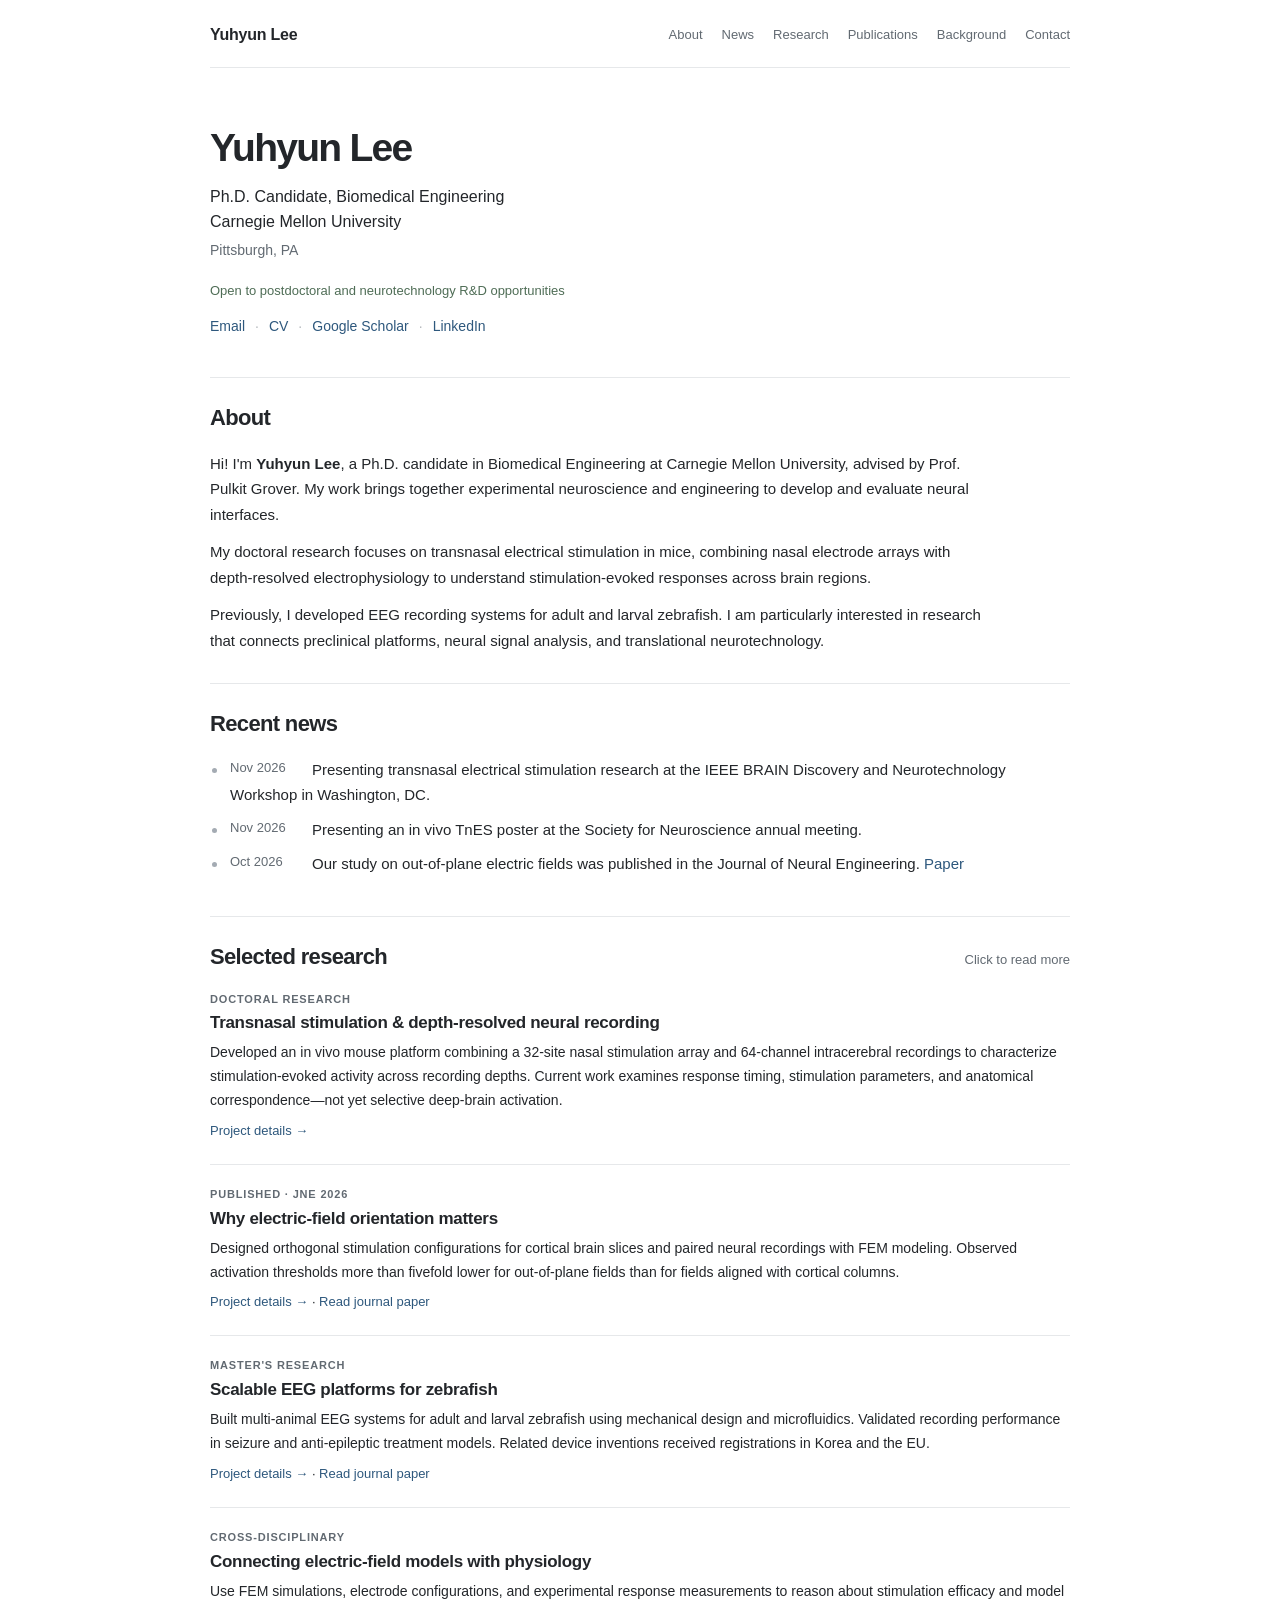
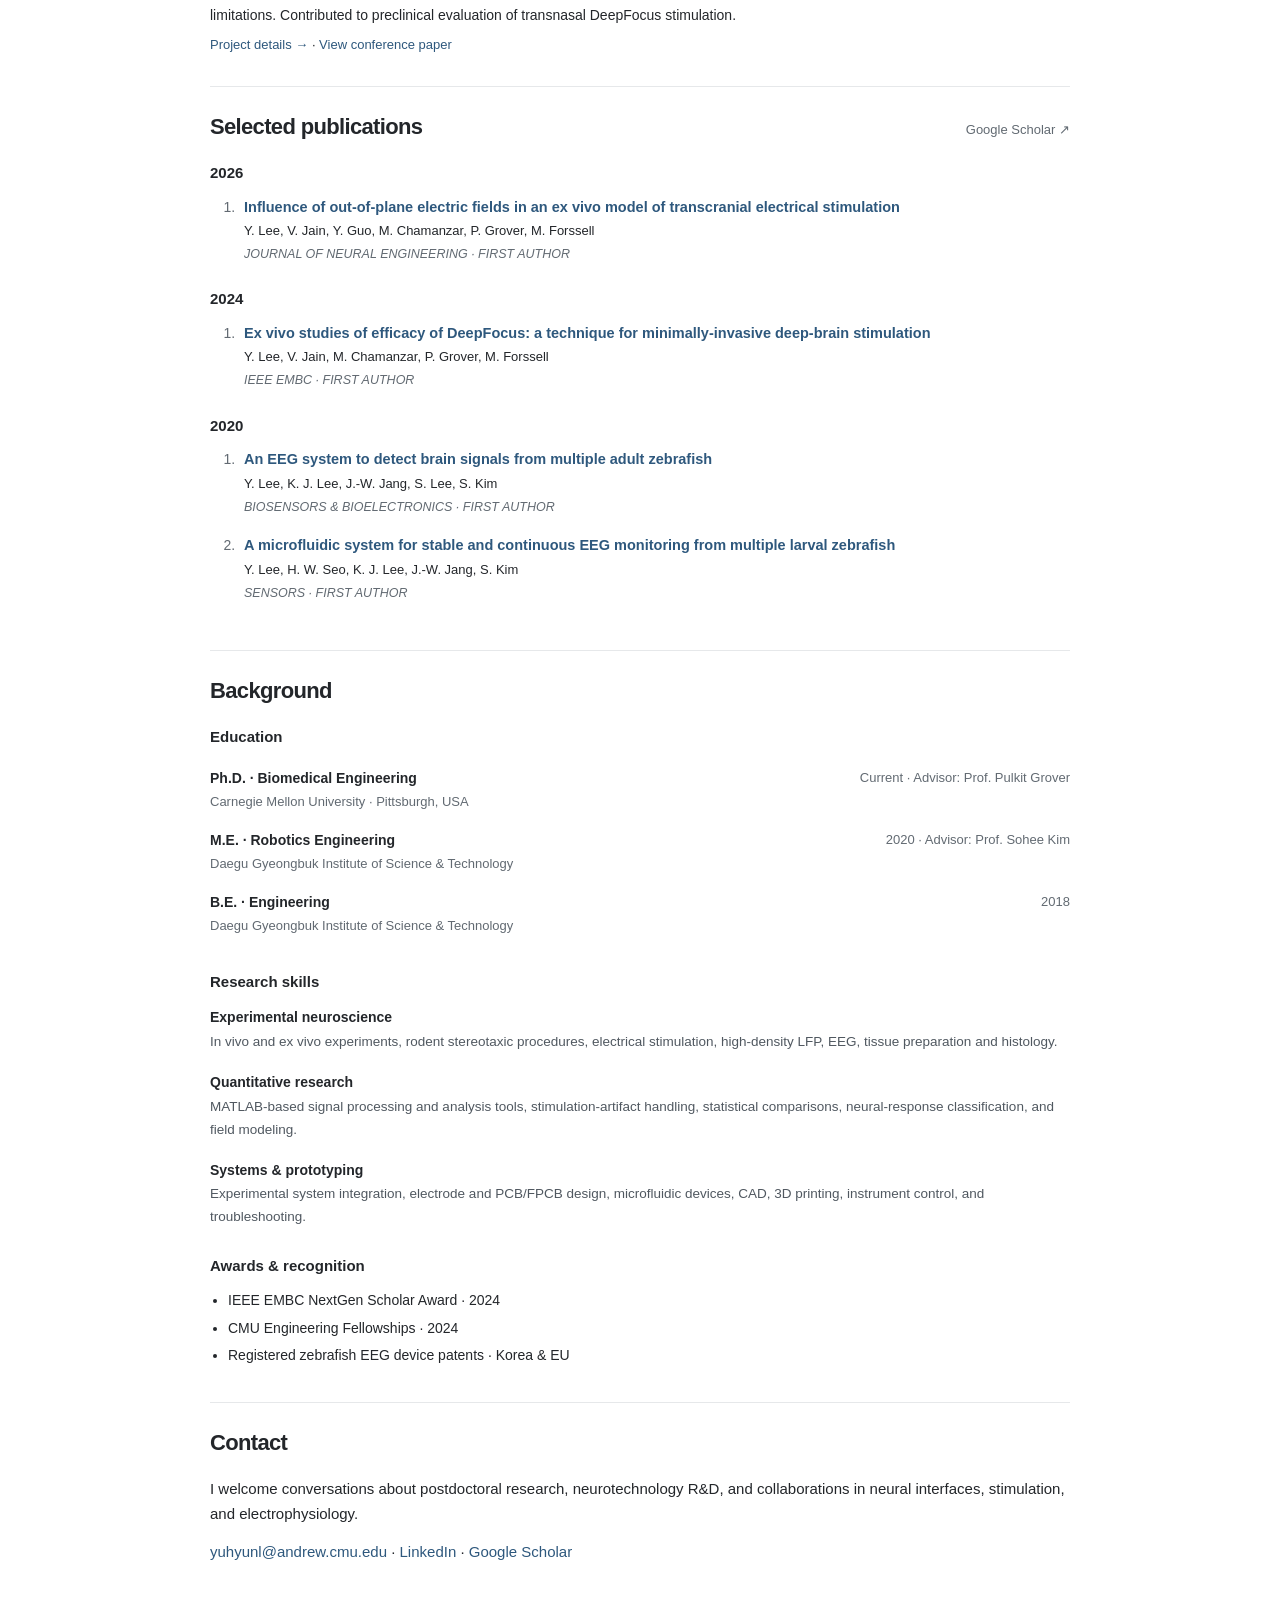
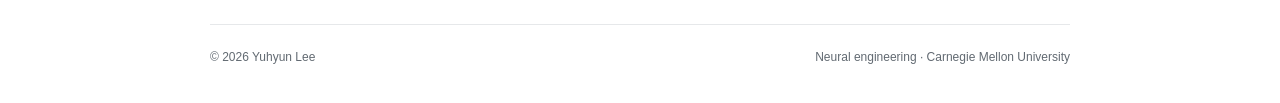
==== commit 8bc1eb07: "ㅇㅁㄴㄹ ㅇ" ====
--- a/index.html
+++ b/index.html
@@ -1,140 +1,123 @@
-<!DOCTYPE html>
-
+<!doctype html>
 <html lang="en">
 <head>
-<meta charset="utf-8"/>
-<meta content="width=device-width, initial-scale=1" name="viewport"/>
-<meta content="#f7f8f5" name="theme-color"/>
-<meta content="Yuhyun Lee is a Biomedical Engineering Ph.D. candidate at Carnegie Mellon University building preclinical neural stimulation and electrophysiology platforms." name="description"/>
-<meta content="website" property="og:type"/>
-<meta content="Yuhyun Lee | Neural Engineering Researcher" property="og:title"/>
-<meta content="Yuhyun Lee is a Biomedical Engineering Ph.D. candidate at Carnegie Mellon University building preclinical neural stimulation and electrophysiology platforms." property="og:description"/>
-<meta content="assets/social-preview.svg" property="og:image"/>
-<title>Yuhyun Lee | Neural Engineering Researcher</title>
-<link href="assets/favicon.svg" rel="icon" type="image/svg+xml"/>
-<link href="styles.css" rel="stylesheet"/>
-<script type="application/ld+json">{"@context": "https://schema.org", "@type": "Person", "name": "Yuhyun Lee", "jobTitle": "Biomedical Engineering Ph.D. Candidate", "affiliation": {"@type": "Organization", "name": "Carnegie Mellon University"}, "email": "mailto:yuhyunl@andrew.cmu.edu", "sameAs": ["https://scholar.google.com/citations?user=YUVFgyQAAAAJ&hl=en", "https://www.linkedin.com/in/yuhyun-lee-01a385142/"], "knowsAbout": ["neural engineering", "electrophysiology", "neural stimulation"]}</script>
+  <meta charset="utf-8">
+  <meta name="viewport" content="width=device-width, initial-scale=1">
+  <meta name="color-scheme" content="light">
+  <meta name="theme-color" content="#ffffff">
+  <meta name="description" content="Yuhyun Lee is a Biomedical Engineering Ph.D. candidate at Carnegie Mellon University building preclinical neural stimulation and electrophysiology platforms.">
+  <meta property="og:title" content="Yuhyun Lee | Academic Profile">
+  <meta property="og:description" content="Yuhyun Lee is a Biomedical Engineering Ph.D. candidate at Carnegie Mellon University building preclinical neural stimulation and electrophysiology platforms.">
+  <meta property="og:type" content="website">
+  <meta property="og:image" content="assets/social-preview.svg">
+  <title>Yuhyun Lee | Academic Profile</title>
+  <link rel="icon" href="assets/favicon.svg" type="image/svg+xml">
+  <link rel="stylesheet" href="styles.css">
+  <script type="application/ld+json">{"@context": "https://schema.org", "@type": "Person", "name": "Yuhyun Lee", "jobTitle": "Biomedical Engineering Ph.D. Candidate", "affiliation": {"@type": "Organization", "name": "Carnegie Mellon University"}, "email": "mailto:yuhyunl@andrew.cmu.edu", "sameAs": ["https://scholar.google.com/citations?user=YUVFgyQAAAAJ&hl=en", "https://www.linkedin.com/in/yuhyun-lee-01a385142/"]}</script>
 </head>
 <body>
-<a class="skip-link" href="#main">Skip to content</a>
-<div class="site-shell">
-<header class="site-header" id="top">
-<div class="container header-inner">
-<a aria-label="Yuhyun Lee — home" class="brand" href="#top">
-<span aria-hidden="true" class="brand-mark"><span>Y</span><span class="brand-dot"></span></span>
-<span class="brand-name">Yuhyun Lee<span class="brand-sub">NEURAL ENGINEERING</span></span>
-</a>
-<nav aria-label="Main navigation" class="desktop-nav">
-<a href="#research">Research</a>
-<a href="#publications">Publications</a>
-<a href="#expertise">Expertise</a>
-<a href="#about">About</a>
-</nav>
-<div class="header-actions">
-<a class="header-contact" href="mailto:yuhyunl@andrew.cmu.edu">Get in touch <span aria-hidden="true">↗</span></a>
-<button aria-controls="mobile-menu" aria-expanded="false" aria-label="Open menu" class="menu-toggle" id="menu-toggle">
-<span></span><span></span><span></span>
-</button>
-</div>
-</div>
-<nav aria-label="Mobile navigation" class="mobile-menu" hidden="" id="mobile-menu">
-<a href="#research">Research</a><a href="#publications">Publications</a><a href="#expertise">Expertise</a><a href="#about">About</a><a href="#contact">Contact</a>
-</nav>
-</header>
-<main id="main">
-<section aria-labelledby="hero-title" class="hero section-pad">
-<div aria-hidden="true" class="hero-glow"></div>
-<div class="container hero-grid">
-<div class="hero-copy">
-<div class="status-line"><span class="status-dot"></span> OPEN TO POSTDOCTORAL &AMP; INDUSTRY R&AMP;D OPPORTUNITIES</div>
-<p class="eyebrow hero-eyebrow">BIOMEDICAL ENGINEERING · CARNEGIE MELLON UNIVERSITY</p>
-<h1 id="hero-title">Engineering neural interfaces.<br><em>Advancing what’s possible.</em></h1>
-<p class="hero-lead">I'm <strong>Yuhyun Lee</strong>, a Ph.D. candidate working at the intersection of neural stimulation, electrophysiology, and experimental systems engineering.</p>
-<p class="hero-body">I build preclinical platforms, study how electric fields recruit neural activity, and turn complex experiments into reproducible quantitative evidence—with the long-term goal of translating neurotechnology beyond the lab.</p>
-<div class="hero-buttons">
-<a class="btn btn-primary" href="#research">Explore my research <span aria-hidden="true">↗</span></a>
-<a class="btn btn-outline" download="" href="assets/Yuhyun_Lee_CV.pdf">Download CV <span aria-hidden="true">↓</span></a>
-</div>
-<div class="hero-links"><a href="https://scholar.google.com/citations?user=YUVFgyQAAAAJ&amp;hl=en" target="_blank" rel="noopener noreferrer">Google Scholar ↗</a><span class="hero-separator">/</span><a href="https://www.linkedin.com/in/yuhyun-lee-01a385142/" target="_blank" rel="noopener noreferrer">LinkedIn ↗</a><span class="hero-separator">/</span><span>Pittsburgh, PA</span></div>
-</div>
-<div aria-label="Conceptual illustration of a depth recording probe and neural signals" class="hero-visual"><div class="visual-topbar"><span><span class="tiny-dot"></span> RESEARCH INTERFACE</span><span>01 / 03</span></div>
-        <img class="hero-diagram" src="assets/illustrations/hero.svg" alt="Conceptual neural recording schematic, not experimental data" loading="lazy" decoding="async">
-        <div class="visual-bottombar"><span>DEPTH-RESOLVED NEUROPHYSIOLOGY</span><span>CONCEPTUAL SCHEMATIC</span></div>
-        <div class="floating-note"><span class="floating-icon">↗</span><div><strong>From signal to insight</strong><small>Stimulation · Recording · Analysis</small></div></div></div>
-</div>
-<div aria-label="Research at a glance" class="container hero-facts">
-<div class="fact"><strong>32<span>sites</span></strong><span>Nasal stimulation array</span></div>
-<div class="fact"><strong>64<span>channels</span></strong><span>Depth-resolved electrophysiology</span></div>
-<div class="fact"><strong>&gt;5×</strong><span>Orientation-dependent threshold difference <a aria-label="Source paper" href="https://doi.org/10.1088/1741-2552/aeb04a" rel="noopener noreferrer" target="_blank">↗</a></span></div>
-<div class="fact"><strong>3<span>approaches</span></strong><span>In vivo · Ex vivo · Computational</span></div>
-</div>
-</section>
-<section aria-labelledby="research-title" class="section-pad research-section" id="research">
-<div class="container">
-<div class="section-heading"><div><p class="eyebrow">01 / SELECTED RESEARCH</p><h2 id="research-title">I build the system.<br/><span>I ask what the data mean.</span></h2></div><p class="heading-aside">From rodent neural interfaces to brain-slice experiments and high-throughput EEG tools, my work connects custom hardware, careful experiments, and quantitative analysis.</p></div>
-<div class="project-grid"><article class="project-card featured-project">
-            <div class="project-art art-nasal"><img class="art-fallback" src="assets/illustrations/nasal.svg" alt="Transnasal stimulation &amp; depth-resolved neural recording conceptual illustration" loading="lazy" decoding="async"><span class="project-art-index">DOCTORAL RESEARCH</span></div>
-            <div class="project-content"><div class="project-meta"><span class="tag">DOCTORAL RESEARCH</span><span>IN PROGRESS</span></div>
-                <h3>Transnasal stimulation &amp; depth-resolved neural recording</h3><p>Developed an in vivo mouse platform combining a 32-site nasal stimulation array and 64-channel intracerebral recordings to characterize stimulation-evoked activity across recording depths. Current work examines response timing, stimulation parameters, and anatomical correspondence—not yet selective deep-brain activation.</p>
-                <div class="chip-row"><span>In vivo electrophysiology</span><span>System integration</span><span>Signal processing</span></div>
-                <div class="project-actions"><a class="project-link" href="projects/transnasal-neural-recording/">Explore project <span aria-hidden="true">↗</span></a></div>
-            </div></article>
-<article class="project-card">
-            <div class="project-art art-slice"><img class="art-fallback" src="assets/illustrations/slice.svg" alt="Why electric-field orientation matters conceptual illustration" loading="lazy" decoding="async"><span class="project-art-index">PUBLISHED · JNE 2026</span></div>
-            <div class="project-content"><div class="project-meta"><span class="tag">PUBLISHED · JNE 2026</span><span>FIRST AUTHOR</span></div>
-                <h3>Why electric-field orientation matters</h3><p>Designed orthogonal stimulation configurations for cortical brain slices and paired neural recordings with FEM modeling. Observed activation thresholds more than fivefold lower for out-of-plane fields than for fields aligned with cortical columns.</p>
-                <div class="chip-row"><span>Brain slices</span><span>COMSOL FEM</span><span>Quantitative analysis</span></div>
-                <div class="project-actions"><a class="project-link" href="projects/electric-field-orientation/">Explore project <span aria-hidden="true">↗</span></a><a class="paper-link" href="https://doi.org/10.1088/1741-2552/aeb04a" target="_blank" rel="noopener noreferrer">Read journal paper ↗</a></div>
-            </div></article>
-<article class="project-card">
-            <div class="project-art art-fish"><img class="art-fallback" src="assets/illustrations/fish.svg" alt="Scalable EEG platforms for zebrafish conceptual illustration" loading="lazy" decoding="async"><span class="project-art-index">MASTER&#x27;S RESEARCH</span></div>
-            <div class="project-content"><div class="project-meta"><span class="tag">MASTER&#x27;S RESEARCH</span><span>2 JOURNAL PAPERS</span></div>
-                <h3>Scalable EEG platforms for zebrafish</h3><p>Built multi-animal EEG systems for adult and larval zebrafish using mechanical design and microfluidics. Validated recording performance in seizure and anti-epileptic treatment models. Related device inventions received registrations in Korea and the EU.</p>
-                <div class="chip-row"><span>EEG</span><span>Microfluidics</span><span>Device prototyping</span></div>
-                <div class="project-actions"><a class="project-link" href="projects/zebrafish-eeg-platforms/">Explore project <span aria-hidden="true">↗</span></a><a class="paper-link" href="https://doi.org/10.1016/j.bios.2020.112315" target="_blank" rel="noopener noreferrer">Read journal paper ↗</a></div>
-            </div></article>
-<article class="project-card">
-            <div class="project-art art-model"><img class="art-fallback" src="assets/illustrations/model.svg" alt="Connecting electric-field models with physiology conceptual illustration" loading="lazy" decoding="async"><span class="project-art-index">CROSS-DISCIPLINARY</span></div>
-            <div class="project-content"><div class="project-meta"><span class="tag">CROSS-DISCIPLINARY</span><span>MODELING + EXPERIMENT</span></div>
-                <h3>Connecting electric-field models with physiology</h3><p>Use FEM simulations, electrode configurations, and experimental response measurements to reason about stimulation efficacy and model limitations. Contributed to preclinical evaluation of transnasal DeepFocus stimulation.</p>
-                <div class="chip-row"><span>COMSOL</span><span>ROAST / DeepROAST</span><span>Model–experiment comparison</span></div>
-                <div class="project-actions"><a class="project-link" href="projects/electrical-field-modeling/">Explore project <span aria-hidden="true">↗</span></a><a class="paper-link" href="https://doi.org/10.1109/EMBC53108.2024.10781751" target="_blank" rel="noopener noreferrer">View conference paper ↗</a></div>
-            </div></article></div>
-</div>
-</section>
-<section aria-labelledby="approach-title" class="impact-section"><div class="container impact-grid"><div><p class="eyebrow eyebrow-light">HOW I WORK</p><h2 id="approach-title">One question.<br/>Every layer of the system.</h2></div><div class="impact-steps"><div><span>01</span><p><strong>Design the platform</strong> <small>Electrodes, recording systems, prototyping, experimental workflows.</small></p></div><div><span>02</span><p><strong>Generate rigorous evidence</strong> <small>In vivo and ex vivo electrophysiology, artifact controls, repeatable measurements.</small></p></div><div><span>03</span><p><strong>Interpret and translate</strong> <small>Signal processing, statistics, field modeling, and biological context.</small></p></div></div></div></section>
-<section aria-labelledby="publications-title" class="section-pad publications-section" id="publications"><div class="container"><div class="section-heading pub-heading"><div><p class="eyebrow">02 / PUBLICATIONS</p><h2 id="publications-title">Selected <span>work in print.</span></h2></div><a class="text-arrow" href="https://scholar.google.com/citations?user=YUVFgyQAAAAJ&amp;hl=en" rel="noopener noreferrer" target="_blank">Full publication record ↗</a></div><div class="pub-list"><a class="pub-row" href="https://doi.org/10.1088/1741-2552/aeb04a" target="_blank" rel="noopener noreferrer"><span class="pub-year">2026</span>
-        <span class="pub-details"><span class="pub-type">JOURNAL OF NEURAL ENGINEERING · FIRST AUTHOR</span><strong>Influence of out-of-plane electric fields in an ex vivo model of transcranial electrical stimulation</strong><small>Y. Lee, V. Jain, Y. Guo, M. Chamanzar, P. Grover, M. Forssell</small></span>
-        <span class="pub-arrow" aria-hidden="true">↗</span></a>
-<a class="pub-row" href="https://doi.org/10.1109/EMBC53108.2024.10781751" target="_blank" rel="noopener noreferrer"><span class="pub-year">2024</span>
-        <span class="pub-details"><span class="pub-type">IEEE EMBC · FIRST AUTHOR</span><strong>Ex vivo studies of efficacy of DeepFocus: a technique for minimally-invasive deep-brain stimulation</strong><small>Y. Lee, V. Jain, M. Chamanzar, P. Grover, M. Forssell</small></span>
-        <span class="pub-arrow" aria-hidden="true">↗</span></a>
-<a class="pub-row" href="https://doi.org/10.1016/j.bios.2020.112315" target="_blank" rel="noopener noreferrer"><span class="pub-year">2020</span>
-        <span class="pub-details"><span class="pub-type">BIOSENSORS &amp; BIOELECTRONICS · FIRST AUTHOR</span><strong>An EEG system to detect brain signals from multiple adult zebrafish</strong><small>Y. Lee, K. J. Lee, J.-W. Jang, S. Lee, S. Kim</small></span>
-        <span class="pub-arrow" aria-hidden="true">↗</span></a>
-<a class="pub-row" href="https://doi.org/10.3390/s20205903" target="_blank" rel="noopener noreferrer"><span class="pub-year">2020</span>
-        <span class="pub-details"><span class="pub-type">SENSORS · FIRST AUTHOR</span><strong>A microfluidic system for stable and continuous EEG monitoring from multiple larval zebrafish</strong><small>Y. Lee, H. W. Seo, K. J. Lee, J.-W. Jang, S. Kim</small></span>
-        <span class="pub-arrow" aria-hidden="true">↗</span></a></div><div class="conference-note"><div aria-hidden="true" class="conference-icon">✳</div><div><strong id="conference-label">Selected conference presentations · 2026</strong><p>IEEE BRAIN Discovery and Neurotechnology Workshop · Society for Neuroscience (SfN), Washington, DC</p></div><span class="conference-date">NOV 2026</span></div></div></section>
-<section aria-labelledby="expertise-title" class="section-pad expertise-section" id="expertise"><div class="container"><div class="section-heading"><div><p class="eyebrow">03 / EXPERTISE</p><h2 id="expertise-title">A multidisciplinary <span>toolkit.</span></h2></div><p class="heading-aside">My strongest contribution is connecting experimental neuroscience with the practical engineering needed to make data reliable.</p></div><div class="expertise-grid"><div class="expertise-card"><div class="expertise-no">/ 01</div>
-    <h3>Experimental neuroscience</h3><p>In vivo and ex vivo experiments, rodent stereotaxic procedures, electrical stimulation, high-density LFP, EEG, tissue preparation and histology.</p>
-    <div class="skill-tags"><span>Neural stimulation</span><span>Electrophysiology</span><span>Rodent models</span><span>Zebrafish</span></div></div>
-<div class="expertise-card"><div class="expertise-no">/ 02</div>
-    <h3>Quantitative research</h3><p>MATLAB-based signal processing and analysis tools, stimulation-artifact handling, statistical comparisons, neural-response classification, and field modeling.</p>
-    <div class="skill-tags"><span>MATLAB</span><span>COMSOL</span><span>ROAST</span><span>Statistics</span><span>Python</span></div></div>
-<div class="expertise-card"><div class="expertise-no">/ 03</div>
-    <h3>Systems &amp; prototyping</h3><p>Experimental system integration, electrode and PCB/FPCB design, microfluidic devices, CAD, 3D printing, instrument control, and troubleshooting.</p>
-    <div class="skill-tags"><span>KiCad</span><span>CAD</span><span>Microfluidics</span><span>Hardware integration</span></div></div></div></div></section>
-<section aria-labelledby="about-title" class="section-pad about-section" id="about"><div class="container about-grid"><div class="about-intro"><p class="eyebrow">04 / ABOUT</p><h2 id="about-title">Curious about mechanisms.<br><span>Motivated by impact.</span></h2><p>I began by creating EEG tools for zebrafish and moved into electrical stimulation and multi-channel neural recording in mice. Working across models has shaped how I think about the strengths—and limits—of each experimental approach.</p><p>I&#x27;m interested in teams developing neural interfaces, adaptive stimulation, neuroprosthetics, and translational neurotechnology, where rigorous experiments and engineering can move new ideas closer to meaningful use.</p><a class="text-arrow" href="mailto:yuhyunl@andrew.cmu.edu?subject=Research%20or%20career%20opportunity">Start a conversation ↗</a></div><div class="about-side"><div class="timeline"><p class="mini-label">EDUCATION</p>
-<div class="timeline-row"><span class="timeline-point"></span><div><strong>Ph.D. · Biomedical Engineering</strong><p>Carnegie Mellon University · Pittsburgh, USA</p><small>Current · Advisor: Prof. Pulkit Grover</small></div></div>
-<div class="timeline-row"><span class="timeline-point"></span><div><strong>M.E. · Robotics Engineering</strong><p>Daegu Gyeongbuk Institute of Science &amp; Technology</p><small>2020 · Advisor: Prof. Sohee Kim</small></div></div>
-<div class="timeline-row"><span class="timeline-point"></span><div><strong>B.E. · Engineering</strong><p>Daegu Gyeongbuk Institute of Science &amp; Technology</p><small>2018</small></div></div></div><div class="award-block"><p class="mini-label">SELECTED RECOGNITION</p>
-<p>IEEE EMBC NextGen Scholar Award · 2024</p>
-<p>CMU Engineering Fellowships · 2024</p>
-<p>Registered zebrafish EEG device patents · Korea &amp; EU</p></div></div></div></section>
-<section aria-labelledby="contact-title" class="contact-section" id="contact"><div class="container contact-grid"><div><p class="eyebrow eyebrow-light">05 / CONNECT</p><h2 id="contact-title">Let&#x27;s build the <em>next step.</em></h2><p>I&#x27;m exploring postdoctoral and industry R&amp;D opportunities in neural engineering, preclinical neurotechnology, and neural-interface development. I&#x27;d be glad to discuss a research question or a potential collaboration.</p><a class="contact-email" href="mailto:yuhyunl@andrew.cmu.edu">yuhyunl@andrew.cmu.edu <span aria-hidden="true">↗</span></a></div><div class="contact-card"><div class="contact-card-head"><span class="status-dot"></span> AVAILABLE FOR CONVERSATIONS</div><p>Research collaborations, postdoctoral roles, and neurotechnology R&amp;D teams.</p><a class="btn btn-contact" href="mailto:yuhyunl@andrew.cmu.edu?subject=Opportunity%20to%20connect">Send an email <span>↗</span></a><div class="contact-social"><a href="https://www.linkedin.com/in/yuhyun-lee-01a385142/" rel="noopener noreferrer" target="_blank">LinkedIn ↗</a><a href="https://scholar.google.com/citations?user=YUVFgyQAAAAJ&amp;hl=en" rel="noopener noreferrer" target="_blank">Google Scholar ↗</a><a download="" href="assets/Yuhyun_Lee_CV.pdf">CV ↓</a></div></div></div></section>
-</main>
-<footer class="site-footer"><div class="container footer-inner"><div><span class="footer-symbol">Y<span>·</span>L</span><p>© <span id="copyright-year">2026</span> Yuhyun Lee. Designed for clarity, built for curiosity.</p></div><a href="#top">Back to top ↑</a></div></footer>
-</div>
-<script defer="" src="script.js"></script>
+  <a class="skip-link" href="#content">Skip to content</a>
+  <div class="page">
+    <header class="site-header">
+      <a class="site-name" href="#top">Yuhyun Lee</a>
+      <nav class="site-nav" aria-label="Main navigation">
+        <a href="#about">About</a>
+        <a href="#news">News</a>
+        <a href="#research">Research</a>
+        <a href="#publications">Publications</a>
+        <a href="#background">Background</a>
+        <a href="#contact">Contact</a>
+      </nav>
+    </header>
+    <main id="content">
+      <section class="intro" id="top" aria-labelledby="person-name">
+        <div class="intro-copy">
+          <h1 id="person-name">Yuhyun Lee</h1>
+          <p class="intro-position">Ph.D. Candidate, Biomedical Engineering<br>Carnegie Mellon University</p>
+          <p class="intro-location">Pittsburgh, PA</p>
+          <p class="availability">Open to postdoctoral and neurotechnology R&amp;D opportunities</p>
+          <div class="intro-links"><a href="mailto:yuhyunl@andrew.cmu.edu">Email</a><span class="link-dot"> · </span><a href="assets/Yuhyun_Lee_CV.pdf" download>CV</a><span class="link-dot"> · </span><a href="https://scholar.google.com/citations?user=YUVFgyQAAAAJ&amp;hl=en" rel="noopener noreferrer" target="_blank">Google Scholar</a><span class="link-dot"> · </span><a href="https://www.linkedin.com/in/yuhyun-lee-01a385142/" rel="noopener noreferrer" target="_blank">LinkedIn</a></div>
+        </div>
+        
+      </section>
+      <section id="about" class="content-section about" aria-labelledby="about-heading">
+        <h2 id="about-heading">About</h2>
+        <p>Hi! I'm <strong>Yuhyun Lee</strong>, a Ph.D. candidate in Biomedical Engineering at Carnegie Mellon University, advised by Prof. Pulkit Grover. My work brings together experimental neuroscience and engineering to develop and evaluate neural interfaces.</p>
+        <p>My doctoral research focuses on transnasal electrical stimulation in mice, combining nasal electrode arrays with depth-resolved electrophysiology to understand stimulation-evoked responses across brain regions.</p>
+        <p>Previously, I developed EEG recording systems for adult and larval zebrafish. I am particularly interested in research that connects preclinical platforms, neural signal analysis, and translational neurotechnology.</p>
+      </section>
+      <section id="news" class="content-section" aria-labelledby="news-heading">
+        <h2 id="news-heading">Recent news</h2>
+        <ul class="news-list"><li><time>Nov 2026</time><span>Presenting transnasal electrical stimulation research at the IEEE BRAIN Discovery and Neurotechnology Workshop in Washington, DC.</span></li>
+<li><time>Nov 2026</time><span>Presenting an in vivo TnES poster at the Society for Neuroscience annual meeting.</span></li>
+<li><time>Oct 2026</time><span>Our study on out-of-plane electric fields was published in the Journal of Neural Engineering. <a href="https://doi.org/10.1088/1741-2552/aeb04a" rel="noopener noreferrer" target="_blank">Paper</a></span></li></ul>
+      </section>
+      <section id="research" class="content-section" aria-labelledby="research-heading">
+        <div class="section-title-row"><h2 id="research-heading">Selected research</h2><span class="section-note">Click to read more</span></div>
+        <div class="research-list"><article class="research-item">
+          <div class="research-text">
+          <p class="research-eyebrow">DOCTORAL RESEARCH</p>
+          <h3><a href="projects/transnasal-neural-recording/">Transnasal stimulation &amp; depth-resolved neural recording</a></h3>
+          <p>Developed an in vivo mouse platform combining a 32-site nasal stimulation array and 64-channel intracerebral recordings to characterize stimulation-evoked activity across recording depths. Current work examines response timing, stimulation parameters, and anatomical correspondence—not yet selective deep-brain activation.</p>
+          <div class="research-links"><a href="projects/transnasal-neural-recording/">Project details →</a></div>
+          </div></article>
+<article class="research-item">
+          <div class="research-text">
+          <p class="research-eyebrow">PUBLISHED · JNE 2026</p>
+          <h3><a href="projects/electric-field-orientation/">Why electric-field orientation matters</a></h3>
+          <p>Designed orthogonal stimulation configurations for cortical brain slices and paired neural recordings with FEM modeling. Observed activation thresholds more than fivefold lower for out-of-plane fields than for fields aligned with cortical columns.</p>
+          <div class="research-links"><a href="projects/electric-field-orientation/">Project details →</a> · <a href="https://doi.org/10.1088/1741-2552/aeb04a" rel="noopener noreferrer" target="_blank">Read journal paper</a></div>
+          </div></article>
+<article class="research-item">
+          <div class="research-text">
+          <p class="research-eyebrow">MASTER&#x27;S RESEARCH</p>
+          <h3><a href="projects/zebrafish-eeg-platforms/">Scalable EEG platforms for zebrafish</a></h3>
+          <p>Built multi-animal EEG systems for adult and larval zebrafish using mechanical design and microfluidics. Validated recording performance in seizure and anti-epileptic treatment models. Related device inventions received registrations in Korea and the EU.</p>
+          <div class="research-links"><a href="projects/zebrafish-eeg-platforms/">Project details →</a> · <a href="https://doi.org/10.1016/j.bios.2020.112315" rel="noopener noreferrer" target="_blank">Read journal paper</a></div>
+          </div></article>
+<article class="research-item">
+          <div class="research-text">
+          <p class="research-eyebrow">CROSS-DISCIPLINARY</p>
+          <h3><a href="projects/electrical-field-modeling/">Connecting electric-field models with physiology</a></h3>
+          <p>Use FEM simulations, electrode configurations, and experimental response measurements to reason about stimulation efficacy and model limitations. Contributed to preclinical evaluation of transnasal DeepFocus stimulation.</p>
+          <div class="research-links"><a href="projects/electrical-field-modeling/">Project details →</a> · <a href="https://doi.org/10.1109/EMBC53108.2024.10781751" rel="noopener noreferrer" target="_blank">View conference paper</a></div>
+          </div></article></div>
+      </section>
+      <section id="publications" class="content-section" aria-labelledby="publications-heading">
+        <div class="section-title-row"><h2 id="publications-heading">Selected publications</h2><a href="https://scholar.google.com/citations?user=YUVFgyQAAAAJ&amp;hl=en" rel="noopener noreferrer" target="_blank">Google Scholar ↗</a></div>
+        <h3 class="pub-year">2026</h3><ol class="publication-list">
+<li><div class="pub-title"><a href="https://doi.org/10.1088/1741-2552/aeb04a" target="_blank" rel="noopener noreferrer">Influence of out-of-plane electric fields in an ex vivo model of transcranial electrical stimulation</a></div><div class="pub-authors">Y. Lee, V. Jain, Y. Guo, M. Chamanzar, P. Grover, M. Forssell</div><div class="pub-venue">JOURNAL OF NEURAL ENGINEERING · FIRST AUTHOR</div></li>
+</ol>
+<h3 class="pub-year">2024</h3><ol class="publication-list">
+<li><div class="pub-title"><a href="https://doi.org/10.1109/EMBC53108.2024.10781751" target="_blank" rel="noopener noreferrer">Ex vivo studies of efficacy of DeepFocus: a technique for minimally-invasive deep-brain stimulation</a></div><div class="pub-authors">Y. Lee, V. Jain, M. Chamanzar, P. Grover, M. Forssell</div><div class="pub-venue">IEEE EMBC · FIRST AUTHOR</div></li>
+</ol>
+<h3 class="pub-year">2020</h3><ol class="publication-list">
+<li><div class="pub-title"><a href="https://doi.org/10.1016/j.bios.2020.112315" target="_blank" rel="noopener noreferrer">An EEG system to detect brain signals from multiple adult zebrafish</a></div><div class="pub-authors">Y. Lee, K. J. Lee, J.-W. Jang, S. Lee, S. Kim</div><div class="pub-venue">BIOSENSORS &amp; BIOELECTRONICS · FIRST AUTHOR</div></li>
+<li><div class="pub-title"><a href="https://doi.org/10.3390/s20205903" target="_blank" rel="noopener noreferrer">A microfluidic system for stable and continuous EEG monitoring from multiple larval zebrafish</a></div><div class="pub-authors">Y. Lee, H. W. Seo, K. J. Lee, J.-W. Jang, S. Kim</div><div class="pub-venue">SENSORS · FIRST AUTHOR</div></li>
+</ol>
+      </section>
+      <section id="background" class="content-section" aria-labelledby="background-heading">
+        <h2 id="background-heading">Background</h2>
+        <h3 class="subsection-heading">Education</h3>
+        <div class="simple-list"><div class="education-row"><div><strong>Ph.D. · Biomedical Engineering</strong><span>Carnegie Mellon University · Pittsburgh, USA</span></div><small>Current · Advisor: Prof. Pulkit Grover</small></div>
+<div class="education-row"><div><strong>M.E. · Robotics Engineering</strong><span>Daegu Gyeongbuk Institute of Science &amp; Technology</span></div><small>2020 · Advisor: Prof. Sohee Kim</small></div>
+<div class="education-row"><div><strong>B.E. · Engineering</strong><span>Daegu Gyeongbuk Institute of Science &amp; Technology</span></div><small>2018</small></div></div>
+        <h3 class="subsection-heading">Research skills</h3>
+        <div class="skill-list"><div class="skill-row"><strong>Experimental neuroscience</strong><p>In vivo and ex vivo experiments, rodent stereotaxic procedures, electrical stimulation, high-density LFP, EEG, tissue preparation and histology.</p></div>
+<div class="skill-row"><strong>Quantitative research</strong><p>MATLAB-based signal processing and analysis tools, stimulation-artifact handling, statistical comparisons, neural-response classification, and field modeling.</p></div>
+<div class="skill-row"><strong>Systems &amp; prototyping</strong><p>Experimental system integration, electrode and PCB/FPCB design, microfluidic devices, CAD, 3D printing, instrument control, and troubleshooting.</p></div></div>
+        <h3 class="subsection-heading">Awards &amp; recognition</h3>
+        <ul class="plain-list"><li>IEEE EMBC NextGen Scholar Award · 2024</li>
+<li>CMU Engineering Fellowships · 2024</li>
+<li>Registered zebrafish EEG device patents · Korea &amp; EU</li></ul>
+      </section>
+      <section id="contact" class="content-section contact" aria-labelledby="contact-heading">
+        <h2 id="contact-heading">Contact</h2>
+        <p>I welcome conversations about postdoctoral research, neurotechnology R&amp;D, and collaborations in neural interfaces, stimulation, and electrophysiology.</p>
+        <p><a href="mailto:yuhyunl@andrew.cmu.edu">yuhyunl@andrew.cmu.edu</a> · <a href="https://www.linkedin.com/in/yuhyun-lee-01a385142/" target="_blank" rel="noopener noreferrer">LinkedIn</a> · <a href="https://scholar.google.com/citations?user=YUVFgyQAAAAJ&amp;hl=en" target="_blank" rel="noopener noreferrer">Google Scholar</a></p>
+      </section>
+    </main>
+    <footer class="site-footer"><span>© 2026 Yuhyun Lee</span><span>Neural engineering · Carnegie Mellon University</span></footer>
+  </div>
 </body>
 </html>
--- a/styles.css
+++ b/styles.css
@@ -1,325 +1,106 @@
-:root {
-  --ink: #1a3137;
-  --muted: #597077;
-  --muted-2: #7c9193;
-  --paper: #f7f8f5;
-  --white: #ffffff;
-  --warm: #f0f3ef;
-  --line: #dce5e1;
-  --teal: #176f6b;
-  --teal-dark: #123f47;
-  --mint: #b8eee0;
-  --light-mint: #e6f5ef;
-  --accent: #df8d6c;
-  --radius: 18px;
-  --shadow: 0 20px 65px rgba(32, 67, 68, .065);
+/* Minimal academic profile — content managed via Pages CMS. */
+:root { --text:#23262a; --muted:#626a72; --blue:#2e587d; --blue-hover:#173b5e; --line:#e6e8ea; --surface:#ffffff; --soft:#f5f7f8; }
+* { box-sizing:border-box; }
+html { scroll-behavior:smooth; scroll-padding-top:24px; }
+body { margin:0; background:var(--surface); color:var(--text); font-family:-apple-system,BlinkMacSystemFont,"Segoe UI",Helvetica,Arial,sans-serif; font-size:15px; line-height:1.7; -webkit-font-smoothing:antialiased; }
+a { color:var(--blue); text-decoration:none; text-underline-offset:3px; }
+a:hover { color:var(--blue-hover); text-decoration:underline; }
+a:focus-visible { outline:2px solid var(--blue); outline-offset:3px; }
+.page { width:min(100% - 48px,860px); margin:0 auto; }
+.skip-link { position:absolute; top:-60px; left:1rem; z-index:100; padding:8px 14px; background:#fff; border:1px solid var(--line); }
+.skip-link:focus { top:12px; }
+.site-header { display:flex; align-items:center; justify-content:space-between; gap:24px; border-bottom:1px solid var(--line); padding:21px 0 19px; }
+.site-name { font-size:16px; color:var(--text); font-weight:650; letter-spacing:-.015em; white-space:nowrap; }
+.site-name:hover { text-decoration:none; }
+.site-nav { display:flex; flex-wrap:wrap; align-items:center; column-gap:19px; row-gap:4px; }
+.site-nav a { font-size:13px; color:var(--muted); }
+.site-nav a:hover { color:var(--blue); }
+.intro { display:flex; align-items:flex-start; justify-content:space-between; gap:36px; padding:56px 0 38px; }
+.intro-copy { min-width:0; }
+h1 { font-size:39px; font-weight:700; letter-spacing:-.045em; line-height:1.22; margin:0 0 13px; }
+.intro-position { font-weight:500; line-height:1.55; margin:0; font-size:16px; }
+.intro-location { color:var(--muted); margin:5px 0 12px; font-size:14px; }
+.availability { margin:17px 0 13px; color:#4f6d56; font-size:13px; font-weight:500; }
+.intro-links { color:var(--muted); font-size:14px; display:flex; flex-wrap:wrap; column-gap:10px; }
+.intro-links .link-dot { color:#b6babe; }
+.portrait-wrap { width:162px; height:186px; flex:0 0 162px; border:1px solid var(--line); background:var(--soft); overflow:hidden; border-radius:4px; }
+.portrait { width:100%; height:100%; object-fit:cover; object-position:center; }
+.content-section { padding:25px 0 30px; border-top:1px solid var(--line); scroll-margin-top:20px; }
+.content-section h2 { font-size:22px; font-weight:680; letter-spacing:-.03em; line-height:1.35; margin:0 0 18px; }
+.about p { max-width:785px; margin:0 0 12px; }
+.about p:last-child { margin-bottom:0; }
+.content-section p { overflow-wrap:break-word; }
+.section-title-row { display:flex; align-items:baseline; justify-content:space-between; gap:18px; }
+.section-title-row h2 { margin-bottom:18px; }
+.section-title-row > a, .section-note { font-size:13px; color:var(--muted); }
+.news-list, .plain-list { padding-left:18px; margin:0; }
+.news-list { list-style:disc; }
+.news-list li { margin:9px 0; padding-left:2px; }
+.news-list li::marker { color:#a4abb3; }
+.news-list time { color:var(--muted); font-size:13px; display:inline-block; width:82px; vertical-align:top; }
+.news-list li > span { display:inline; }
+.research-list { display:block; }
+.research-item { display:flex; gap:20px; padding:20px 0 22px; border-bottom:1px solid var(--line); }
+.research-item:first-child { padding-top:0; }
+.research-item:last-child { border-bottom:0; padding-bottom:0; }
+.research-media { display:block; width:160px; height:106px; flex:0 0 160px; border:1px solid var(--line); overflow:hidden; background:var(--soft); border-radius:3px; }
+.research-cover { width:100%; height:100%; display:block; object-fit:cover; }
+.research-text { min-width:0; flex:1; }
+.research-eyebrow { text-transform:uppercase; font-size:11px; font-weight:650; letter-spacing:.075em; color:var(--muted); margin:0 0 3px; }
+.research-item h3 { margin:0 0 6px; font-size:17px; letter-spacing:-.018em; line-height:1.42; font-weight:650; }
+.research-item h3 a { color:var(--text); }
+.research-item h3 a:hover { color:var(--blue); }
+.research-item p:not(.research-eyebrow) { font-size:14px; line-height:1.7; margin:0 0 7px; }
+.research-links { font-size:13px; }
+.pub-year { font-size:15px; color:var(--text); margin:21px 0 10px; font-weight:700; }
+.pub-year:first-of-type { margin-top:0; }
+.publication-list { list-style:decimal; padding-left:29px; margin:0 0 12px; }
+.publication-list li { padding-left:5px; margin-bottom:16px; }
+.publication-list li::marker { color:var(--muted); font-size:14px; }
+.pub-title { font-size:14.5px; font-weight:630; line-height:1.55; }
+.pub-authors { font-size:13px; margin-top:2px; }
+.pub-venue { color:var(--muted); font-size:12.5px; font-style:italic; margin-top:2px; text-transform:none; }
+.subsection-heading { font-size:15px; margin:24px 0 10px; font-weight:700; }
+.subsection-heading:first-of-type { margin-top:2px; }
+.education-row { display:flex; justify-content:space-between; gap:20px; padding:8px 0; }
+.education-row > div { display:flex; flex-direction:column; }
+.education-row strong { font-size:14px; font-weight:600; }
+.education-row span, .education-row small { font-size:13px; color:var(--muted); }
+.education-row small { text-align:right; min-width:180px; }
+.skill-row { margin:10px 0 15px; }
+.skill-row strong { font-size:14px; }
+.skill-row p { margin:1px 0; font-size:13.5px; color:#505860; }
+.plain-list li { font-size:14px; margin:4px 0; }
+.contact p { margin:0 0 12px; }
+.site-footer { display:flex; justify-content:space-between; gap:15px; border-top:1px solid var(--line); padding:22px 0 35px; margin-top:18px; color:var(--muted); font-size:12px; }
+@media(max-width:700px) {
+ .page { width:min(100% - 36px,860px); }
+ .site-header { display:block; padding:15px 0 13px; }
+ .site-name { display:inline-block; margin-bottom:7px; }
+ .site-nav { gap:5px 15px; }
+ .site-nav a { font-size:12.5px; }
+ .intro { padding:37px 0 29px; gap:18px; }
+ h1 { font-size:34px; }
+ .intro-position { font-size:14px; }
+ .portrait-wrap { width:106px; height:127px; flex-basis:106px; }
+ .content-section { padding:22px 0 27px; }
+ .content-section h2 { font-size:21px; }
+ .research-item { padding:17px 0; gap:13px; }
+ .research-media { width:96px; height:84px; flex-basis:96px; }
+ .research-item h3 { font-size:15.5px; }
+ .news-list time { width:76px; font-size:12.5px; }
+ .education-row { display:block; }
+ .education-row small { display:block; text-align:left; }
+ .site-footer { flex-direction:column; gap:0; }
 }
-* { box-sizing: border-box; }
-html { scroll-behavior: smooth; scroll-padding-top: 96px; }
-body { margin: 0; background: var(--paper); color: var(--ink); font-family: Inter, 'Avenir Next', 'Helvetica Neue', Arial, sans-serif; font-size: 16px; line-height: 1.65; -webkit-font-smoothing: antialiased; }
-body.menu-open { overflow: hidden; }
-::selection { background: #b5e7da; color: #193b3d; }
-a { color: inherit; text-decoration: none; }
-button { font: inherit; }
-button, a { -webkit-tap-highlight-color: transparent; }
-button:focus-visible, a:focus-visible { outline: 3px solid #df9f80; outline-offset: 4px; }
-svg { display: block; max-width: 100%; }
-.container { width: min(1180px, calc(100% - 84px)); margin: 0 auto; }
-.section-pad { padding: 120px 0; }
-.skip-link { position: absolute; transform: translateY(-200%); left: 20px; top: 16px; background: white; z-index: 1000; padding: 10px 18px; border: 2px solid var(--teal); }
-.skip-link:focus { transform: translateY(0); }
-.eyebrow { margin: 0 0 21px; color: #307d76; font-size: 11px; letter-spacing: .21em; font-weight: 800; line-height: 1.5; }
-h1,h2,h3,p { margin-top: 0; }
-h1,h2,h3 { letter-spacing: -.044em; }
-h2 { font-size: clamp(36px, 4.2vw, 57px); line-height: 1.13; margin: 0; font-weight: 700; }
-h2 span { color: #72958f; }
-.site-header { height: 88px; position: sticky; top: 0; z-index: 40; background: rgba(247, 248, 245, .92); backdrop-filter: blur(18px); -webkit-backdrop-filter: blur(18px); border-bottom: 1px solid rgba(187, 208, 202, .55); }
-.header-inner { height: 100%; display: flex; align-items: center; justify-content: space-between; gap: 25px; }
-.brand { display: inline-flex; align-items: center; gap: 12px; flex-shrink: 0; }
-.brand-mark { display: flex; align-items: center; justify-content: center; position: relative; width: 44px; height: 44px; border-radius: 13px; background: #183c45; color: #effaf6; font-size: 26px; font-weight: 800; letter-spacing: -.09em; }
-.brand-mark span:first-child { transform: translateX(-1px); }
-.brand-dot { position: absolute; width: 8px; height: 8px; border-radius: 100%; right: 6px; bottom: 7px; background: #7ce0c5; }
-.brand-name { font-weight: 800; letter-spacing: -.035em; line-height: 1.24; font-size: 15px; }
-.brand-sub { display: block; color: #819390; font-size: 8px; font-weight: 800; letter-spacing: .15em; padding-top: 3px; }
-.desktop-nav { display: flex; align-items: center; gap: clamp(20px, 3vw, 38px); margin-left: auto; }
-.desktop-nav a { color: #52696a; font-size: 13px; font-weight: 650; transition: color .2s; position: relative; }
-.desktop-nav a:hover, .desktop-nav a.active { color: var(--teal); }
-.desktop-nav a.active::after { content: ''; width: 4px; height: 4px; background: var(--teal); border-radius: 100%; position: absolute; bottom: -9px; left: calc(50% - 2px); }
-.header-actions { display: flex; align-items: center; }
-.header-contact { padding: 10px 18px; margin-left: 20px; border-radius: 30px; background: #1a4e53; color: #fff; font-size: 12px; font-weight: 750; white-space: nowrap; transition: background .2s, transform .2s; }
-.header-contact:hover { background: #247970; transform: translateY(-2px); }
-.header-contact span { padding-left: 11px; font-size: 16px; }
-.menu-toggle { display: none; }
-.mobile-menu[hidden] { display: none !important; }
-/* HERO */
-.hero { position: relative; overflow: hidden; padding-top: 110px; padding-bottom: 65px; background: radial-gradient(ellipse at 70% 20%, #eef7f0, transparent 46%), var(--paper); }
-.hero-glow { position: absolute; top: -260px; left: 65%; width: 750px; height: 750px; border-radius: 50%; background: radial-gradient(circle, rgba(122, 213, 188, .10) 0%, rgba(122,213,188,0) 66%); pointer-events:none; }
-.hero-grid { display: grid; grid-template-columns: minmax(0, 1.04fr) minmax(0, .96fr); gap: clamp(35px, 5.6vw, 85px); align-items: center; position:relative; }
-.hero-copy { padding-bottom: 18px; position: relative; z-index: 2; }
-.status-line { display: inline-flex; align-items: center; gap: 10px; border: 1px solid #c9e1d5; border-radius: 999px; background: #edf7f1; color: #246d5f; padding: 9px 14px 9px 11px; letter-spacing: .09em; font-size: 10px; font-weight: 800; margin-bottom: 45px; line-height: 1.3; }
-.status-dot { position: relative; flex: 0 0 auto; display: inline-block; width: 8px; height: 8px; border-radius: 100%; background: #49b193; box-shadow: 0 0 0 4px rgba(73, 177, 147, .13); }
-.hero-eyebrow { margin-bottom: 16px; font-size: 10px; }
-h1 { font-size: clamp(45px, 5.45vw, 75px); line-height: 1.055; max-width: 780px; margin: 0 0 30px; font-weight: 730; }
-h1 em { font-style: normal; color: #288176; }
-.hero-lead { max-width: 586px; color: #374f54; font-size: clamp(17px, 1.6vw, 19px); line-height: 1.65; margin: 0 0 19px; letter-spacing: -.015em; }
-.hero-lead strong { color: #193d41; font-weight: 750; }
-.hero-body { font-size: 14px; line-height: 1.88; color: var(--muted); margin: 0 0 32px; max-width: 565px; }
-.hero-buttons { display: flex; flex-wrap: wrap; gap: 12px; }
-.btn { display: inline-flex; justify-content: space-between; align-items: center; min-height: 49px; border-radius: 9px; font-size: 13px; font-weight: 750; padding: 13px 19px; line-height: 1.3; transition: all .2s; gap: 24px; }
-.btn span { font-size: 17px; line-height: 1; }
-.btn-primary { color: white; background: #1d6a65; box-shadow: 0 8px 24px rgba(31, 111, 102, .15); }
-.btn-primary:hover { transform: translateY(-2px); background: #12514d; box-shadow: 0 12px 27px rgba(31,111,102,.18); }
-.btn-outline { color: #1c5554; border: 1px solid #c5d9d2; background: rgba(255,255,255,.6); }
-.btn-outline:hover { background: #ecf9f3; border-color: #78b9a8; }
-.hero-links { display:flex; align-items:center; flex-wrap:wrap; gap: 14px; margin-top: 35px; color: #6c8482; font-size: 12px; }
-.hero-links a { transition:color .2s; }
-.hero-links a:hover { color: #167c69; }
-.hero-separator { color: #bacac3; }
-.hero-visual { position: relative; min-width: 0; border: 1px solid #315b61; border-radius: 20px; background: #102d3d; box-shadow: 0 30px 80px rgba(20, 54, 60, .18); transform: rotate(1deg); isolation: isolate; }
-.hero-visual::before { content: ''; position:absolute; inset: -14px -13px 14px 13px; z-index: -1; border: 1px solid #bddbcf; border-radius: 20px; transform: rotate(-3deg); }
-.visual-topbar,.visual-bottombar { display:flex; justify-content:space-between; align-items:center; padding: 18px 22px; color: #a5c5c8; font-size: 9px; letter-spacing: .15em; font-weight: 700; line-height: 1.2; gap: 15px; }
-.visual-topbar { border-bottom: 1px solid rgba(145,182,188,.14); }
-.visual-topbar>span:first-child { display:flex; align-items:center; gap:9px; }
-.tiny-dot { display:inline-block; background:#63d7be; width:5px; height:5px; border-radius:50%; }
-.hero-diagram { width: 100%; height:auto; }
-.visual-bottombar { border-top: 1px solid rgba(145,182,188,.14); font-size:8px; }
-.floating-note { position: absolute; right: -25px; bottom: 68px; display: flex; gap: 12px; align-items:center; padding: 14px 17px; border-radius: 12px; background: #fff; box-shadow: 0 13px 43px rgba(15, 45, 45, .16); transform: rotate(-2deg); }
-.floating-icon { display:grid; place-items:center; background:#e5f4ed; color:#27766d; width:37px; height:37px; border-radius:10px; font-size:20px; }
-.floating-note strong { display:block; font-size:12px; letter-spacing:-.02em; }
-.floating-note small { display:block; color:#809593; font-size:9px; padding-top:2px; letter-spacing:.02em; }
-.hero-facts { display: grid; grid-template-columns: repeat(4,1fr); margin-top: 92px; padding-top: 27px; border-top: 1px solid #dce5df; }
-.fact { padding: 7px 18px; border-left:1px solid #dce5df; }
-.fact:first-child { border-left:0; padding-left:0; }
-.fact strong { display:block; font-size: clamp(29px, 3vw, 43px); line-height: 1.07; letter-spacing: -.065em; margin-bottom: 9px; font-weight: 760; color: #285e5b; }
-.fact strong span { font-size: 15px; letter-spacing: -.02em; padding-left: 6px; color:#4b7e74; font-weight:650; }
-.fact > span { font-size: 11px; color:#6e8383; font-weight: 650; display: block; line-height:1.45; max-width: 195px; }
-.fact a { color:#207c6e; font-size:15px; }
-/* SECTION HEADINGS */
-.section-heading { display:grid; grid-template-columns: minmax(0, 1fr) minmax(245px, 380px); justify-content:space-between; gap:40px; align-items:end; margin-bottom:46px; }
-.heading-aside { color:var(--muted); line-height:1.9; font-size:14px; margin:0 0 5px; }
-/* PROJECTS */
-.research-section { background: #fff; }
-.project-grid { display:grid; grid-template-columns:repeat(2,minmax(0,1fr)); gap: 24px; }
-.project-card { min-width:0; border:1px solid var(--line); background:#fff; border-radius:18px; overflow:hidden; box-shadow: 0 6px 28px rgba(24,64,57,.018); display:flex; flex-direction:column; transition:box-shadow .25s, transform .25s; }
-.project-card:hover { box-shadow: var(--shadow); transform:translateY(-4px); }
-.featured-project { grid-column: 1 / -1; flex-direction:row; align-items:stretch; }
-.project-art { position:relative; overflow:hidden; background:#e6eee9; min-height: 210px; }
-.project-art svg { display:block; width:100%; height:100%; object-fit:cover; }
-.featured-project .project-art { width: 48%; min-height:385px; }
-/* Let the fourth project complete the two-column grid rather than leaving an empty cell. */
-.project-card:last-child { grid-column: 1 / -1; flex-direction: row; }
-.project-card:last-child .project-art { width:48%; min-height:345px; }
-.project-card:last-child .project-content { padding:42px; }
-.project-art-index { position:absolute; left:22px; bottom:18px; background:rgba(246,250,248,.9); backdrop-filter:blur(8px); padding:8px 10px; color:#426866; font-size:9px; font-weight:800; letter-spacing:.17em; border-radius:5px; }
-.art-nasal .project-art-index { background:rgba(11,48,52,.8); color:#d1eee3; }
-.project-content { padding: 32px 32px 30px; display:flex; flex-direction:column; flex:1; }
-.featured-project .project-content { padding:46px 46px 40px; }
-.project-meta { display:flex; align-items:center; justify-content:space-between; gap:9px; flex-wrap:wrap; font-size:9px; color:#869894; letter-spacing:.13em; font-weight:800; line-height:1.4; margin-bottom:20px; }
-.tag { display:inline-flex; background:#eaf4f0; border-radius:5px; color:#377d71; padding:7px 9px; }
-.project-content h3 { font-size: clamp(24px, 2.35vw, 33px); line-height:1.2; margin:0 0 18px; letter-spacing:-.045em; max-width:560px; }
-.project-content p { color: #5e7476; font-size: 13px; line-height:1.85; margin: 0 0 24px; max-width:650px; }
-.chip-row { display:flex; flex-wrap:wrap; gap:7px; margin-top:auto; }
-.chip-row span { color:#5c7776; background:#f4f7f5; border:1px solid #e3ece7; font-size:10px; border-radius:999px; padding:6px 11px; line-height:1.25; }
-.project-link { display:inline-flex; align-items:center; justify-content:space-between; gap:20px; margin-top:24px; padding-top:16px; border-top:1px solid #e6eee9; color:#1c756b; font-size:12px; font-weight:800; }
-.project-link span { font-size:18px; transition: transform .2s; }
-.project-link:hover span { transform:translate(3px,-3px); }
-/* METHODOLOGY */
-.impact-section { padding:100px 0; background:#143d48; color:white; overflow:hidden; }
-.impact-grid { display:grid; grid-template-columns:.85fr 1.15fr; gap: 100px; }
-.impact-section h2 { font-size:clamp(36px,4.2vw,54px); line-height:1.15; letter-spacing:-.04em; }
-.eyebrow-light { color:#86d3bc; }
-.impact-steps { border-top:1px solid rgba(185,225,216,.24); }
-.impact-steps>div { display:grid; grid-template-columns:60px 1fr; gap:17px; border-bottom:1px solid rgba(185,225,216,.24); padding:20px 0; }
-.impact-steps>div>span { font-size:12px; color:#8fdac5; letter-spacing:.1em; padding-top:2px; font-weight:700; }
-.impact-steps p { margin:0; }
-.impact-steps strong { font-size:16px; font-weight:740; display:block; margin-bottom:2px; }
-.impact-steps small { display:block; color:#b3d0d2; font-size:12px; line-height:1.6; }
-/* PUBLICATIONS */
-.publications-section { background:#f7f8f5; }
-.pub-heading { margin-bottom:30px; }
-.text-arrow { display:inline-flex; align-items:center; color:#1f7770; font-size:13px; font-weight:800; padding-bottom:5px; border-bottom:1px solid #80b8a9; transition:gap .2s; width:max-content; }
-.text-arrow:hover { color:#0f5753; }
-.pub-list { border-top:1px solid #d2e1db; }
-.pub-row { display:grid; grid-template-columns:110px minmax(0,1fr) 30px; gap:28px; align-items:center; padding:27px 14px; border-bottom:1px solid #d8e4de; transition:background .2s,padding .2s; }
-.pub-row:hover { background:#edf5f0; padding-left:22px; padding-right:20px; }
-.pub-year { font-size:18px; color:#2b7a70; font-weight:750; letter-spacing:-.035em; align-self:start; padding-top:3px; }
-.pub-details { display:block; }
-.pub-type { display:block; margin-bottom:7px; color:#78908b; font-weight:800; font-size:10px; letter-spacing:.14em; }
-.pub-details strong { display:block; font-size:17px; font-weight:700; letter-spacing:-.025em; line-height:1.45; margin-bottom:7px; }
-.pub-details small { display:block; font-size:12px; color:#7c9091; line-height:1.55; }
-.pub-arrow { font-size:22px; justify-self:end; color:#257d70; transition:transform .2s; }
-.pub-row:hover .pub-arrow { transform:translate(3px,-3px); }
-.conference-note { display:flex; align-items:center; gap:17px; padding:22px 25px; margin-top:32px; background:#eaf2ed; border:1px solid #d3e5d9; border-radius:14px; }
-.conference-icon { color:#338f7e; width:46px; height:46px; border:1px solid #b5dace; border-radius:13px; display:grid; place-items:center; font-size:27px; flex:0 0 auto; }
-.conference-note strong { display:block; font-size:13px; font-weight:780; }
-.conference-note p { font-size:12px; color:#6f8680; margin:3px 0 0; line-height:1.5; }
-.conference-date { margin-left:auto; white-space:nowrap; color:#4e7c75; font-weight:800; font-size:10px; letter-spacing:.14em; }
-/* EXPERTISE */
-.expertise-section { background:#fff; }
-.expertise-grid { display:grid; grid-template-columns:repeat(3,minmax(0,1fr)); gap:20px; }
-.expertise-card { padding:31px; border:1px solid #dfe8e3; border-radius:15px; background:linear-gradient(155deg,#f8fbf9,white 75%); min-height:350px; display:flex; flex-direction:column; }
-.expertise-no { color:#65a598; font-size:11px; font-weight:800; letter-spacing:.1em; margin-bottom:43px; }
-.expertise-card h3 { font-size:24px; line-height:1.23; max-width:265px; margin-bottom:15px; }
-.expertise-card p { font-size:13px; line-height:1.85; color:#657b7a; margin-bottom:24px; }
-.skill-tags { display:flex; flex-wrap:wrap; gap:7px; margin-top:auto; }
-.skill-tags span { padding:7px 9px; border:1px solid #d4e4dd; border-radius:5px; font-size:10px; font-weight:650; color:#3d766d; line-height:1.3; }
-/* ABOUT */
-.about-section { background:#eef3ef; }
-.about-grid { display:grid; grid-template-columns: 1fr 1fr; gap:clamp(65px,9vw,140px); }
-.about-intro h2 { font-size:clamp(35px,3.9vw,51px); margin-bottom:30px; }
-.about-intro p:not(.eyebrow) { font-size:14px; color:#5d7775; line-height:1.95; margin-bottom:19px; }
-.about-intro p strong { color:#2e5f59; }
-.about-intro .text-arrow { margin-top:14px; }
-.about-side { border-left:1px solid #d2e0d7; padding-left:56px; }
-.mini-label { margin:0 0 20px; font-size:10px; letter-spacing:.19em; color:#3d887b; font-weight:800; }
-.timeline { margin-bottom:32px; }
-.timeline-row { position:relative; display:flex; padding-bottom:27px; gap:18px; }
-.timeline-row::before { content:''; position:absolute; left:5px; width:1px; top:9px; bottom:-5px; background:#c9d9d2; }
-.timeline-row:last-child::before { display:none; }
-.timeline-point { flex:0 0 11px; margin-top:5px; height:11px; border:2px solid #4b9e8d; background:#eef3ef; border-radius:50%; z-index:1; }
-.timeline-row strong { font-size:14px; display:block; letter-spacing:-.01em; }
-.timeline-row p { font-size:12px; margin:4px 0; color:#6c8780; line-height:1.5; }
-.timeline-row small { color:#91a39b; font-size:11px; }
-.award-block { border-top:1px solid #d2e0d7; padding-top:27px; }
-.award-block p:not(.mini-label) { font-size:12px; padding-left:15px; position:relative; color:#607b75; margin-bottom:11px; line-height:1.5; }
-.award-block p:not(.mini-label)::before { content:'↗'; position:absolute; left:0; color:#449683; }
-/* CONTACT */
-.contact-section { padding:110px 0; background:#133945; color:#f1faf5; position:relative; overflow:hidden; }
-.contact-section:before { content:''; position:absolute; top:-170px; right:-150px; width:700px; height:700px; background:radial-gradient(circle,rgba(81,165,144,.19) 0,transparent 65%); pointer-events:none; }
-.contact-grid { display:grid; grid-template-columns:1.15fr .85fr; gap:90px; align-items:center; position:relative; }
-.contact-section h2 { font-size:clamp(43px,5.5vw,69px); line-height:1.1; margin-bottom:27px; }
-.contact-section h2 em { font-style:normal; color:#83d7bd; }
-.contact-section p:not(.eyebrow) { font-size:14px; line-height:1.9; color:#b7ced0; max-width:590px; margin-bottom:31px; }
-.contact-email { display:inline-flex; align-items:center; gap:28px; border-bottom:1px solid #71b7a7; padding-bottom:6px; font-size:clamp(16px,2.4vw,24px); font-weight:660; letter-spacing:-.035em; color:#b8e5da; word-break:break-word; }
-.contact-email span { font-size:26px; }
-.contact-card { background:rgba(246,255,251,.065); border:1px solid rgba(188,230,219,.22); padding:34px; border-radius:16px; backdrop-filter:blur(15px); }
-.contact-card-head { display:flex; gap:14px; align-items:center; font-size:10px; font-weight:800; letter-spacing:.13em; color:#acddc9; }
-.contact-card p { font-size:13px !important; margin:25px 0 26px !important; }
-.btn-contact { width:100%; background:#bde7d6; color:#174640; }
-.btn-contact:hover { background:#d6f5e9; transform:translateY(-2px); }
-.contact-social { display:flex; gap:19px; flex-wrap:wrap; margin-top:26px; font-size:11px; color:#b4d3d1; }
-.contact-social a:hover { color:#fff; }
-.site-footer { padding:35px 0; background:#0d2a35; color:#92b2b2; }
-.footer-inner { display:flex; justify-content:space-between; gap:20px; align-items:center; }
-.footer-symbol { display:block; font-size:23px; color:#fff; font-weight:800; line-height:1.2; letter-spacing:-.08em; }
-.footer-symbol span { color:#7bd8bd; }
-.site-footer p { font-size:11px; margin:6px 0 0; }
-.site-footer a { color:#c3dfd7; font-size:12px; }
-.site-footer a:hover { color:white; }
-@media (max-width:1100px) {
-  .container { width:min(1180px,calc(100% - 64px)); }
-  .hero-grid { gap:38px; }
-  h1 { font-size:clamp(43px,5.1vw,65px); }
-  .floating-note { right:-12px; }
-  .featured-project .project-content { padding:33px; }
-  .project-content { padding:27px; }
-  .impact-grid { gap:60px; }
-  .contact-grid { gap:60px; }
+@media(max-width:440px) {
+ .intro { flex-wrap:wrap; }
+ .portrait-wrap { order:-1; width:84px; height:94px; flex:0 0 84px; margin-bottom:0; }
+ .intro-copy { flex:1 1 220px; }
+ .research-item.has-cover { display:block; }
+ .research-media { width:100%; max-width:240px; height:135px; margin-bottom:11px; }
+ .section-note { display:none; }
+ .news-list time { display:block; width:auto; }
+ .publication-list { padding-left:24px; }
 }
-@media (max-width:900px) {
-  .desktop-nav { gap:19px; }
-  .header-contact { margin-left:0; }
-  .hero { padding-top:80px; }
-  .hero-grid { grid-template-columns:1fr; }
-  .hero-copy { max-width:730px; }
-  h1 { font-size:clamp(50px,8vw,72px); }
-  .hero-visual { width:min(560px,90%); justify-self:center; transform:rotate(.5deg); margin:28px 0 0; }
-  .hero-facts { margin-top:70px; }
-  .featured-project, .project-card:last-child { flex-direction:column; }
-  .project-card:last-child .project-art { width:100%; min-height:280px; max-height:320px; }
-  .project-card:last-child .project-content { padding:30px; }
-  .featured-project .project-art { width:100%; min-height:300px; max-height:320px; }
-  .project-grid { gap:18px; }
-  .about-grid { gap:50px; }
-  .about-side { padding-left:36px; }
-  .expertise-grid { gap:12px; }
-  .expertise-card { padding:22px; }
-  .contact-grid { gap:38px; }
-  .conference-date { display:none; }
-}
-@media (max-width:780px) {
-  .container { width:min(720px,calc(100% - 44px)); }
-  .section-pad { padding:85px 0; }
-  .site-header { height:74px; }
-  .desktop-nav,.header-contact { display:none; }
-  .menu-toggle { width:43px; height:43px; border:1px solid #d4e1db; background:#fff; border-radius:10px; display:flex; flex-direction:column; align-items:center; justify-content:center; gap:5px; cursor:pointer; }
-  .menu-toggle span { display:block; width:18px; height:2px; background:#245957; border-radius:5px; }
-  .mobile-menu { background:var(--paper); position:absolute; top:74px; left:0; width:100%; padding:18px 22px 27px; border-bottom:1px solid #ccded6; box-shadow:0 20px 30px rgba(24,64,60,.08); display:flex; flex-direction:column; }
-  .mobile-menu a { padding:13px 4px; border-bottom:1px solid #e0e9e3; font-size:15px; font-weight:700; }
-  .hero { padding-top:75px; }
-  .status-line { margin-bottom:29px; font-size:9px; }
-  .hero-visual { width:min(530px,95%); }
-  .hero-facts { grid-template-columns:repeat(2,1fr); row-gap:24px; }
-  .fact:nth-child(3) { padding-left:0; border-left:0; }
-  .section-heading { grid-template-columns:1fr; gap:22px; }
-  .heading-aside { max-width:600px; }
-  .project-grid { grid-template-columns:1fr; }
-  .featured-project, .project-card:last-child { grid-column:auto; }
-  .project-art { height:250px; }
-  .featured-project .project-art { height:290px; min-height:auto; }
-  .project-content,.featured-project .project-content { padding:30px; }
-  .impact-grid { grid-template-columns:1fr; gap:38px; }
-  .impact-section { padding:75px 0; }
-  .expertise-grid { grid-template-columns:1fr; }
-  .expertise-card { min-height:0; padding:28px; }
-  .expertise-no { margin-bottom:25px; }
-  .about-grid { grid-template-columns:1fr; }
-  .about-side { border-left:0; border-top:1px solid #d2e0d7; padding:34px 0 0; }
-  .contact-grid { grid-template-columns:1fr; gap:40px; }
-  .contact-section { padding:85px 0; }
-  .contact-card { max-width:540px; }
-  .pub-row { grid-template-columns:65px minmax(0,1fr) 18px; gap:12px; }
-}
-@media (max-width:500px) {
-  .container { width:calc(100% - 36px); }
-  .hero { padding-top:54px; padding-bottom:45px; }
-  .status-line { font-size:8px; padding:8px 10px; letter-spacing:.045em; white-space:normal; }
-  .hero-eyebrow { font-size:9px; }
-  h1 { font-size:clamp(40px,10.7vw,54px); line-height:1.09; letter-spacing:-.055em; }
-  h2 { font-size:clamp(34px,8.9vw,43px); }
-  .hero-lead { font-size:16px; }
-  .hero-body { font-size:13px; }
-  .btn { width:100%; }
-  .hero-links { gap:9px; margin-top:25px; font-size:11px; }
-  .hero-visual { width:calc(100% - 12px); margin-top:18px; }
-  .floating-note { right:-8px; bottom:54px; padding:9px; }
-  .floating-icon { width:29px; height:29px; }
-  .floating-note strong { font-size:10px; }
-  .floating-note small { font-size:8px; }
-  .visual-topbar,.visual-bottombar { padding:14px 15px; font-size:8px; letter-spacing:.08em; }
-  .visual-bottombar { font-size:7px; }
-  .hero-facts { margin-top:55px; }
-  .fact { padding:7px 8px; }
-  .fact strong { font-size:35px; }
-  .fact strong span { font-size:12px; }
-  .fact > span { font-size:10px; }
-  .section-pad { padding:70px 0; }
-  .project-content,.featured-project .project-content,.project-card:last-child .project-content { padding:24px; }
-  .project-content h3 { font-size:25px; }
-  .project-art,.featured-project .project-art,.project-card:last-child .project-art { height:210px; min-height:210px; }
-  .project-art svg { width:100%; height:100%; }
-  .impact-section { padding:65px 0; }
-  .impact-steps > div { grid-template-columns:37px 1fr; gap:12px; }
-  .pub-row { grid-template-columns:1fr 18px; gap:10px; padding:23px 4px; }
-  .pub-year { grid-column:1/-1; font-size:14px; }
-  .pub-details strong { font-size:15px; }
-  .pub-arrow { grid-column:2; grid-row:2; }
-  .conference-note { padding:17px; align-items:flex-start; }
-  .conference-icon { width:37px; height:37px; font-size:20px; }
-  .contact-section h2 { font-size:46px; }
-  .contact-card { padding:25px; }
-  .footer-inner { align-items:flex-start; }
-  .site-footer p { max-width:230px; }
-}
-@media (prefers-reduced-motion:reduce) {
-  html { scroll-behavior:auto; }
-  *,*::before,*::after { animation-duration:.01ms !important; transition-duration:.01ms !important; }
-}
-/* Editable project cover images, including Pages CMS uploads. */
-.project-art > img {display:block;width:100%;height:100%;min-height:inherit;object-fit:cover;}
-.project-art > img.art-fallback {object-fit:cover;}
-.project-actions { display:flex;flex-wrap:wrap;align-items:center;gap:10px 20px;margin-top:auto; }
-.project-actions .project-link {margin-top:0;}
-.project-actions .paper-link {font-size:12px;color:#32756d;text-decoration:underline;text-underline-offset:3px;}
-.hero-portrait {width:100%;height:440px;object-fit:cover;object-position:center 38%;display:block;}
-@media(max-width:780px){.hero-portrait{height:320px;}}
+@media(prefers-reduced-motion:reduce) { html { scroll-behavior:auto; } }
